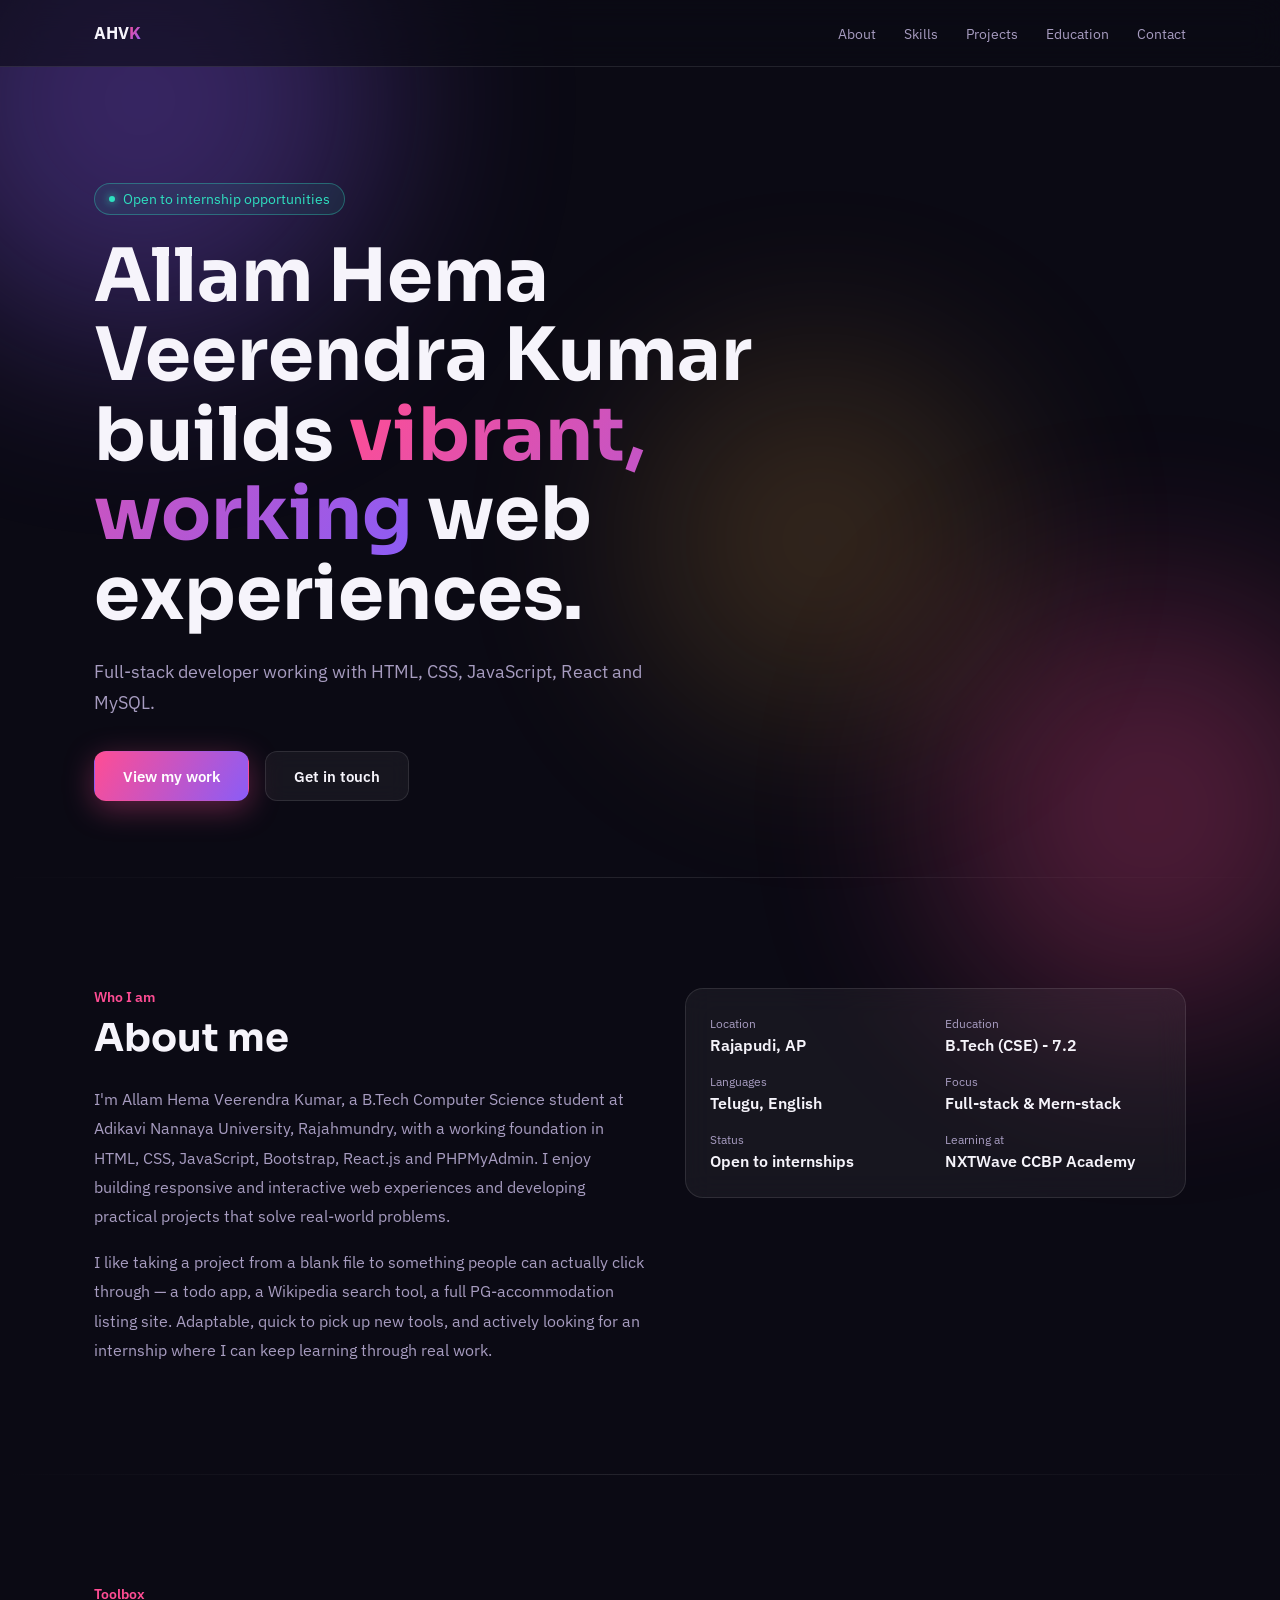
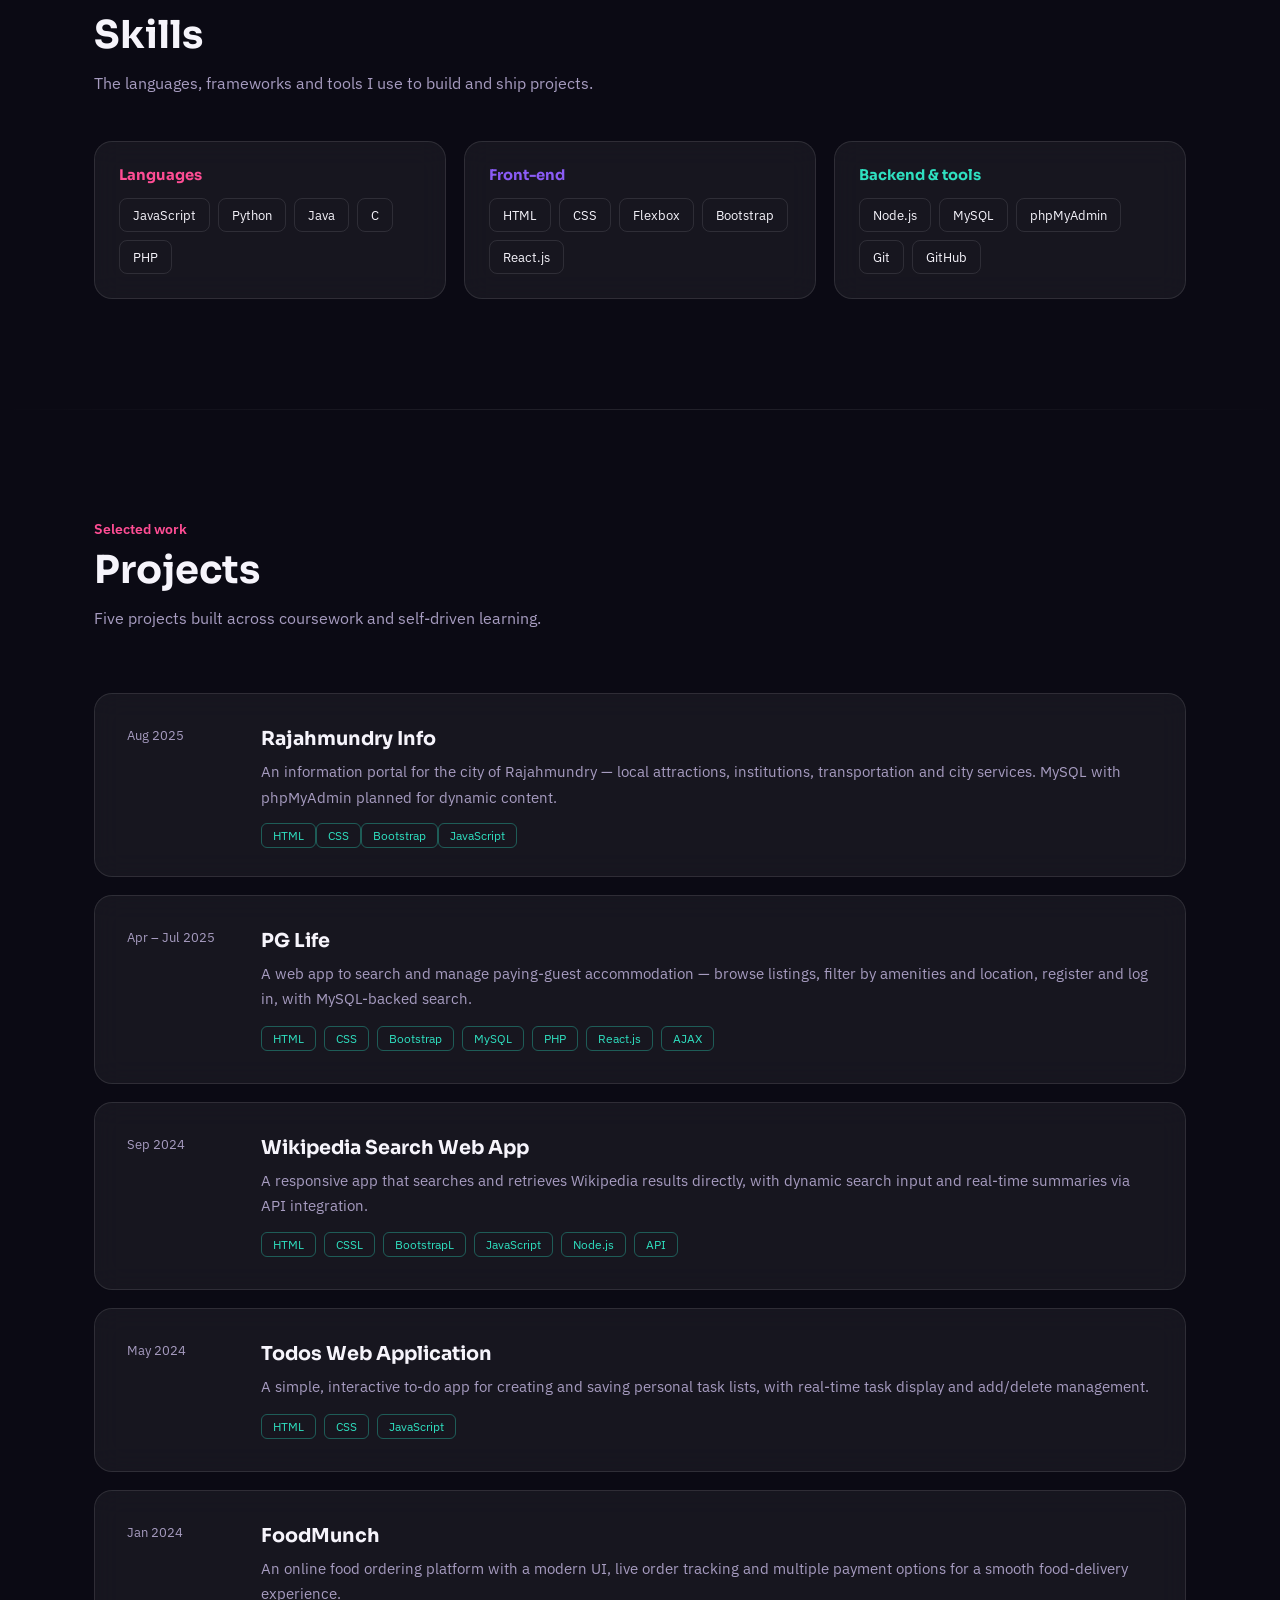
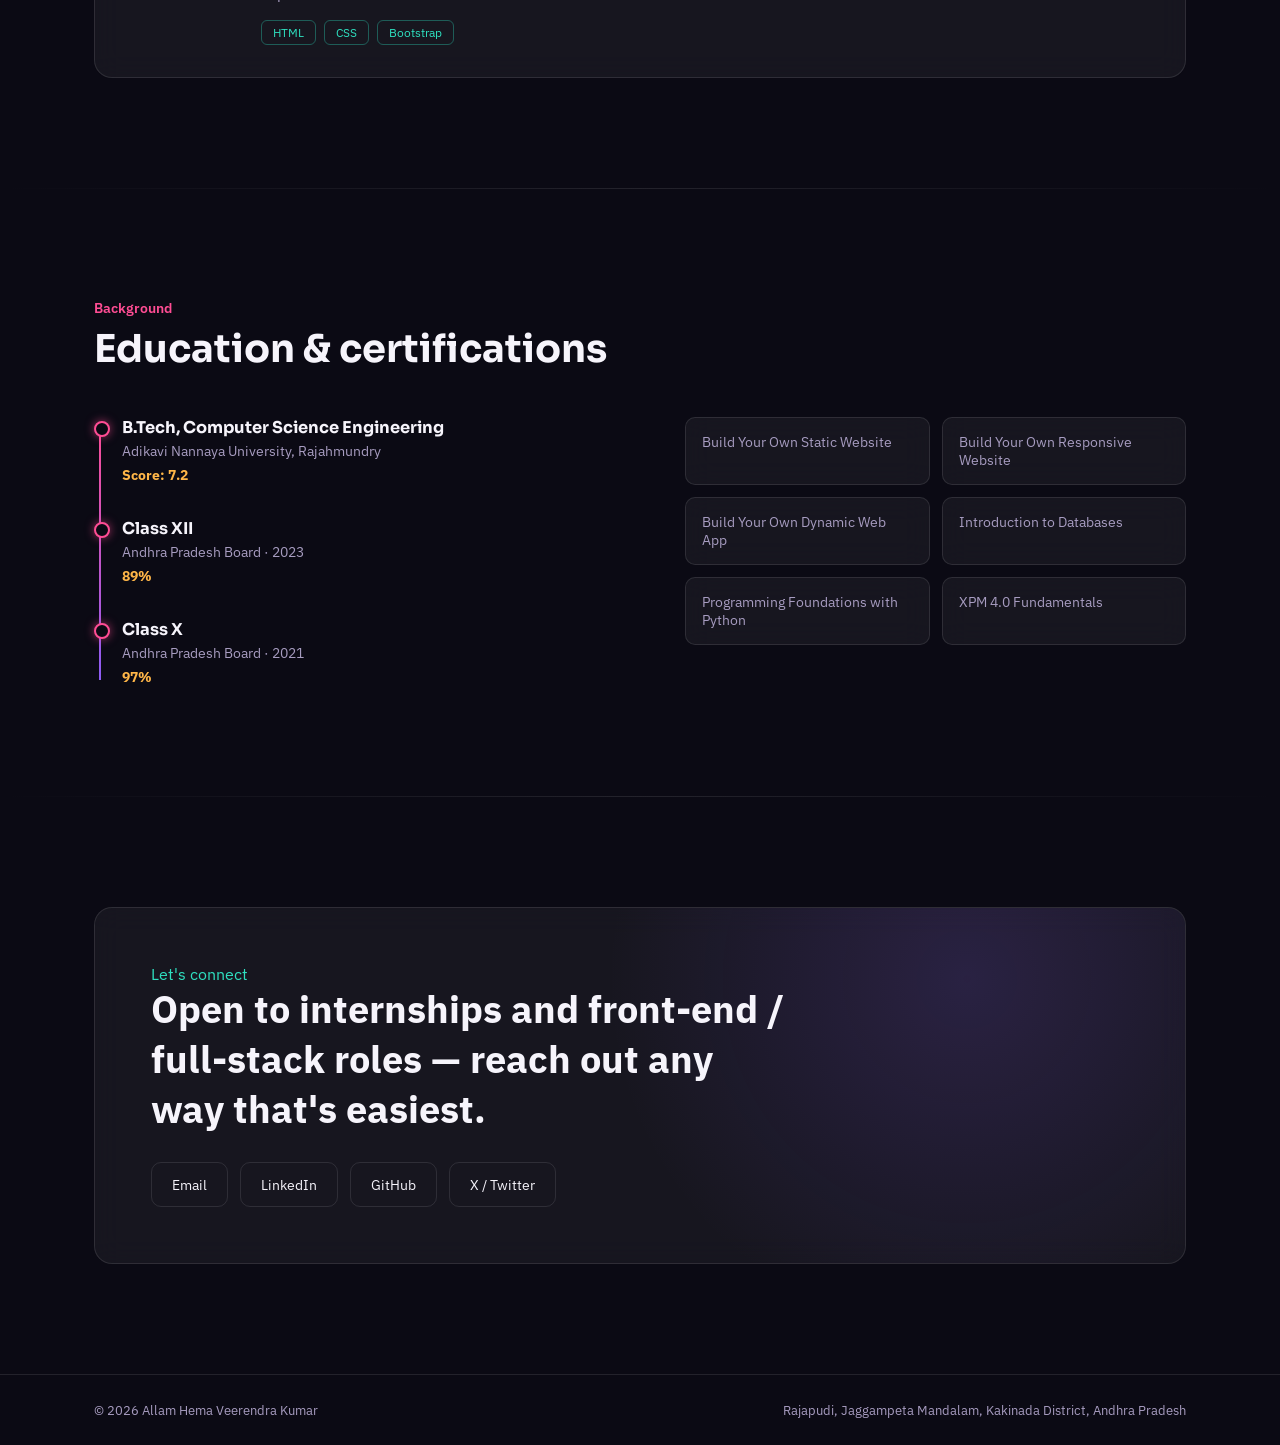
==== index.html @ 9827e694 "Refactor styles and update HTML structure Updated CSS variables for background and glass effects, mo" ====
<!DOCTYPE html>
<html lang="en">
<head>
<meta charset="UTF-8">
<meta name="viewport" content="width=device-width, initial-scale=1, viewport-fit=cover">
<title>Veerendra | Allam Hema Veerendra Kumar – Portfolio</title>
<meta name="description" content="Veerendra (Allam Hema Veerendra Kumar) is a B.Tech CSE student and web developer skilled in HTML, CSS, JavaScript, React and MySQL. Explore his portfolio, projects, skills and education.">
<meta name="keywords" content="Veerendra, Allam Hema Veerendra Kumar, Veerendra Kumar, web developer, React developer, CSE student">
<meta name="author" content="Allam Hema Veerendra Kumar">
<link rel="canonical" href="https://veerendra.in/">
<link rel="icon" type="image/png" href="/veerendra-favicon.png">

<meta property="og:type" content="website">
<meta property="og:title" content="Veerendra | Allam Hema Veerendra Kumar – Portfolio">
<meta property="og:description" content="Veerendra (Allam Hema Veerendra Kumar) is a B.Tech CSE student and web developer skilled in HTML, CSS, JavaScript, React and MySQL. Explore his portfolio, projects, skills and education.">
<meta property="og:url" content="https://veerendra.in/">
<meta property="og:site_name" content="Veerendra">
<link rel="preconnect" href="https://fonts.googleapis.com">
<link rel="preconnect" href="https://fonts.gstatic.com" crossorigin>
<link href="https://fonts.googleapis.com/css2?family=Sora:wght@400;500;600;700;800&family=IBM+Plex+Sans:wght@400;500;600&display=swap" rel="stylesheet">
<style>
:root{
  --bg:#0b0a14; --bg2:#120f1f; --glass:rgba(255,255,255,0.05); --glass-brd:rgba(255,255,255,0.1);
  --text:#f6f4fb; --muted:#a79cc0;
  --pink:#ff4d94; --purple:#8b5cf6; --amber:#ffb648; --teal:#2fe0c0;
  --grad: linear-gradient(120deg,var(--pink),var(--purple));
  --grad2: linear-gradient(120deg,var(--amber),var(--pink));
}
*{box-sizing:border-box;margin:0;padding:0;}
html{scroll-behavior:smooth;scroll-padding-top:env(safe-area-inset-top,0px);}
body{
  background:var(--bg); color:var(--text); font-family:'IBM Plex Sans',sans-serif;
  padding-top:env(safe-area-inset-top,0px); padding-bottom:env(safe-area-inset-bottom,0px);
  overflow-x:hidden;
}
h1,h2,h3{font-family:'Sora',sans-serif;}
a{color:inherit;text-decoration:none;}
.wrap{max-width:1140px;margin:0 auto;padding:0 24px;position:relative;z-index:2;}
::selection{background:var(--pink);color:#fff;}

/* animated gradient blobs */
.blob{position:fixed;border-radius:50%;filter:blur(100px);z-index:0;pointer-events:none;}
.blob1{width:480px;height:480px;background:var(--purple);opacity:0.35;top:-140px;left:-100px;animation:float1 16s ease-in-out infinite;}
.blob2{width:420px;height:420px;background:var(--pink);opacity:0.28;bottom:-120px;right:-80px;animation:float2 18s ease-in-out infinite;}
.blob3{width:360px;height:360px;background:var(--amber);opacity:0.18;top:40%;left:50%;animation:float3 20s ease-in-out infinite;}
@keyframes float1{0%,100%{transform:translate(0,0);}50%{transform:translate(60px,60px);}}
@keyframes float2{0%,100%{transform:translate(0,0);}50%{transform:translate(-50px,-40px);}}
@keyframes float3{0%,100%{transform:translate(-50%,0);}50%{transform:translate(-50%,-60px);}}
@media(prefers-reduced-motion:reduce){.blob{animation:none;}}

nav{position:sticky;top:env(safe-area-inset-top,0px);z-index:50;background:rgba(11,10,20,0.6);backdrop-filter:blur(16px);border-bottom:1px solid var(--glass-brd);}
nav .wrap{display:flex;align-items:center;justify-content:space-between;height:66px;}
.brand{font-weight:700;font-size:1.05rem;}
.brand em{font-style:normal;background:var(--grad);-webkit-background-clip:text;background-clip:text;color:transparent;}
.navlinks{display:flex;gap:28px;font-size:0.9rem;color:var(--muted);}
.navlinks a{display:inline-block;transition:transform .25s ease,color .25s ease;}
.navlinks a:hover{color:var(--pink);transform:translateX(6px);}
.navtoggle{display:none;background:none;border:none;color:var(--text);font-size:1.5rem;cursor:pointer;}
@media(max-width:760px){
  .navlinks{display:none;position:absolute;top:66px;left:0;right:0;background:var(--bg2);flex-direction:column;padding:22px 24px;gap:18px;border-bottom:1px solid var(--glass-brd);}
  .navlinks.open{display:flex;}
  .navtoggle{display:block;}
}

.hero{position:relative;min-height:90vh;display:flex;align-items:center;padding:100px 0 60px;}
.hero-inner{position:relative;z-index:2;width:100%;}
.tag{display:inline-flex;align-items:center;gap:8px;color:var(--teal);font-size:0.85rem;border:1px solid rgba(47,224,192,0.35);padding:6px 14px;border-radius:999px;background:rgba(47,224,192,0.08);}
.tag .dot{width:6px;height:6px;border-radius:50%;background:var(--teal);box-shadow:0 0 8px var(--teal);}
.hero h1{font-size:clamp(2.2rem,7.5vw,4.6rem);line-height:1.08;font-weight:700;max-width:820px;margin-top:22px;}
.hero h1 .g{background:var(--grad);-webkit-background-clip:text;background-clip:text;color:transparent;}
.hero p.lead{margin-top:22px;max-width:560px;color:var(--muted);font-size:clamp(1rem,2.2vw,1.15rem);line-height:1.65;}
.hero-cta{margin-top:34px;display:flex;gap:16px;flex-wrap:wrap;}
.btn{padding:14px 28px;border-radius:12px;font-weight:600;font-size:0.95rem;cursor:pointer;display:inline-block;border:1px solid transparent;transition:transform .2s,filter .2s;}
.btn:hover{transform:translateY(-3px);}
.btn-primary{background:var(--grad);color:#fff;box-shadow:0 8px 30px rgba(255,77,148,0.35);}
.btn-glass{background:var(--glass);border-color:var(--glass-brd);backdrop-filter:blur(10px);}
.btn-glass:hover{border-color:var(--teal);color:var(--teal);}

section{padding:clamp(60px,10vw,110px) 0;position:relative;}
.divider{height:1px;background:linear-gradient(90deg,transparent,var(--glass-brd),transparent);}
.section-head{margin-bottom:44px;max-width:640px;}
.section-head .kick{color:var(--pink);font-size:0.85rem;margin-bottom:8px;font-weight:600;}
.section-head h2{font-size:clamp(1.6rem,4.5vw,2.4rem);font-weight:700;}
.section-head p{color:var(--muted);margin-top:12px;line-height:1.6;}

.reveal{opacity:0;transform:translateY(24px);transition:opacity .6s ease,transform .6s ease;}
.reveal.in{opacity:1;transform:translateY(0);}

.glass-card{background:var(--glass);border:1px solid var(--glass-brd);border-radius:18px;backdrop-filter:blur(14px);transition:border-color .25s,transform .25s;}

.about-grid{display:grid;grid-template-columns:1.1fr 1fr;gap:40px;align-items:start;}
.about-grid p{color:var(--muted);line-height:1.8;font-size:1.02rem;}
.about-grid p+p{margin-top:16px;}
.fact-card{padding:26px 24px;}
.fact-list{display:grid;grid-template-columns:1fr 1fr;gap:18px;}
.fact-list .k{font-size:0.78rem;color:var(--muted);}
.fact-list .v{font-size:0.98rem;margin-top:4px;font-weight:600;}
@media(max-width:820px){.about-grid{grid-template-columns:1fr;}}

.skill-groups{display:grid;grid-template-columns:repeat(3,1fr);gap:18px;}
.skill-card{padding:24px;}
.skill-card:hover{border-color:var(--pink);transform:translateY(-4px);}
.skill-card h3{font-size:0.92rem;font-weight:700;margin-bottom:14px;}
.skill-card.c1 h3{color:var(--pink);} .skill-card.c2 h3{color:var(--purple);} .skill-card.c3 h3{color:var(--teal);}
.chip-row{display:flex;flex-wrap:wrap;gap:8px;}
.chip{border:1px solid var(--glass-brd);padding:7px 13px;font-size:0.84rem;border-radius:8px;transition:border-color .2s,transform .2s;}
.chip:hover{border-color:var(--amber);transform:translateY(-2px);}
@media(max-width:820px){.skill-groups{grid-template-columns:1fr 1fr;}}
@media(max-width:520px){.skill-groups{grid-template-columns:1fr;}}

.project-grid{display:grid;grid-template-columns:1fr;gap:18px;}
.project-card{padding:clamp(22px,3vw,32px);display:grid;grid-template-columns:110px 1fr;gap:24px;position:relative;overflow:hidden;}
.project-card::before{content:'';position:absolute;left:0;top:0;bottom:0;width:4px;background:var(--grad);opacity:0;transition:opacity .25s;}
.project-card:hover::before{opacity:1;}
.project-card:hover{border-color:rgba(255,77,148,0.4);transform:translateY(-3px);}
.project-date{color:var(--muted);font-size:0.84rem;}
.project-body h3{font-size:1.2rem;font-weight:700;margin-bottom:8px;}
.project-body p{color:var(--muted);line-height:1.65;font-size:0.96rem;}
.tech-row{margin-top:14px;display:flex;flex-wrap:wrap;gap:8px;}
.tech-tag{font-size:0.76rem;color:var(--teal);border:1px solid rgba(47,224,192,0.35);padding:4px 11px;border-radius:6px;}
@media(max-width:600px){.project-card{grid-template-columns:1fr;gap:8px;}}

.timeline{position:relative;padding-left:28px;}
.timeline::before{content:'';position:absolute;left:5px;top:6px;bottom:6px;width:2px;background:var(--grad);}
.tl-item{position:relative;padding-bottom:34px;}
.tl-item:last-child{padding-bottom:0;}
.tl-item::before{content:'';position:absolute;left:-28px;top:4px;width:12px;height:12px;background:var(--bg);border:2px solid var(--pink);border-radius:50%;box-shadow:0 0 10px rgba(255,77,148,0.6);}
.tl-item h3{font-size:1.02rem;font-weight:700;}
.tl-item .meta{color:var(--muted);font-size:0.86rem;margin-top:4px;}
.tl-item .score{color:var(--amber);font-size:0.86rem;margin-top:6px;font-weight:700;}

.cert-grid{display:grid;grid-template-columns:repeat(2,1fr);gap:12px;}
.cert-item{padding:15px 16px;font-size:0.88rem;color:var(--muted);border-radius:10px;}
@media(max-width:600px){.cert-grid{grid-template-columns:1fr;}}

.contact-panel{padding:clamp(32px,6vw,56px);text-align:left;position:relative;overflow:hidden;}
.contact-panel::after{content:'';position:absolute;inset:0;background:radial-gradient(600px circle at 80% 20%,rgba(139,92,246,0.16),transparent 60%);pointer-events:none;}
.contact-big{font-size:clamp(1.5rem,5vw,2.4rem);font-weight:700;max-width:640px;position:relative;z-index:1;}
.contact-links{display:flex;flex-wrap:wrap;gap:12px;margin-top:28px;position:relative;z-index:1;}
.contact-links a{border:1px solid var(--glass-brd);padding:12px 20px;font-size:0.9rem;border-radius:10px;transition:border-color .2s,color .2s,transform .2s;}
.contact-links a:hover{border-color:var(--teal);color:var(--teal);transform:translateY(-3px);}

footer{border-top:1px solid var(--glass-brd);padding:26px 0;color:var(--muted);font-size:0.84rem;position:relative;z-index:2;}
footer .wrap{display:flex;justify-content:space-between;flex-wrap:wrap;gap:10px;}

@media(prefers-reduced-motion:reduce){
  html{scroll-behavior:auto;}
  .reveal{opacity:1;transform:none;transition:none;}
}
</style>
<script type="application/ld+json">
{
  "@context": "https://schema.org",
  "@type": "ProfilePage",
  "mainEntity": {
    "@type": "Person",
    "name": "Allam Hema Veerendra Kumar",
    "url": "https://veerendra.in/"
  }
}
</script>
<script type="application/ld+json">
{
  "@context": "https://schema.org",
  "@type": "WebSite",
  "name": "Veerendra",
  "alternateName": "Allam Hema Veerendra Kumar",
  "url": "https://veerendra.in/"
}
</script>
</head>
<body>
<div class="blob blob1"></div><div class="blob blob2"></div><div class="blob blob3"></div>

<nav>
  <div class="wrap">
    <div class="brand">AHV<em>K</em></div>
    <div class="navlinks" id="navlinks">
      <a href="#about">About</a><a href="#skills">Skills</a><a href="#projects">Projects</a><a href="#education">Education</a><a href="#contact">Contact</a>
    </div>
    <button class="navtoggle" id="navtoggle" aria-label="Menu">☰</button>
  </div>
</nav>

<section class="hero">
  <div class="wrap hero-inner">
    <span class="tag"><span class="dot"></span>Open to internship opportunities</span>
    <h1>Allam Hema Veerendra Kumar builds <span class="g">vibrant, working</span> web experiences.</h1>
    <p class="lead">Full-stack developer working with HTML, CSS, JavaScript, React and MySQL.</p>
    <div class="hero-cta">
      <a href="#projects" class="btn btn-primary">View my work</a>
      <a href="#contact" class="btn btn-glass">Get in touch</a>
    </div>
  </div>
</section>

<div class="divider"></div>
<section id="about">
  <div class="wrap about-grid">
    <div class="reveal">
      <div class="section-head" style="margin-bottom:0;">
        <div class="kick">Who I am</div>
        <h2>About me</h2>
      </div>
      <p style="margin-top:22px;">I'm Allam Hema Veerendra Kumar, a B.Tech Computer Science student at Adikavi Nannaya University, Rajahmundry, with a working foundation in HTML, CSS, JavaScript, Bootstrap, React.js and PHPMyAdmin. I enjoy building responsive and interactive web experiences and developing practical projects that solve real-world problems.</p>
      <p>I like taking a project from a blank file to something people can actually click through — a todo app, a Wikipedia search tool, a full PG-accommodation listing site. Adaptable, quick to pick up new tools, and actively looking for an internship where I can keep learning through real work.</p>
    </div>
    <div class="glass-card fact-card reveal">
      <div class="fact-list">
        <div><div class="k">Location</div><div class="v">Rajapudi, AP</div></div>
        <div><div class="k">Education</div><div class="v">B.Tech (CSE) - 7.2</div></div>
        <div><div class="k">Languages</div><div class="v">Telugu, English</div></div>
        <div><div class="k">Focus</div><div class="v">Full-stack & Mern-stack</div></div>
        <div><div class="k">Status</div><div class="v">Open to internships</div></div>
        <div><div class="k">Learning at</div><div class="v">NXTWave CCBP Academy</div></div>
      </div>
    </div>
  </div>
</section>

<div class="divider"></div>
<section id="skills">
  <div class="wrap">
    <div class="section-head reveal">
      <div class="kick">Toolbox</div>
      <h2>Skills</h2>
      <p>The languages, frameworks and tools I use to build and ship projects.</p>
    </div>
    <div class="skill-groups">
      <div class="glass-card skill-card c1 reveal">
        <h3>Languages</h3>
        <div class="chip-row"><div class="chip">JavaScript</div><div class="chip">Python</div><div class="chip">Java</div><div class="chip">C</div><div class="chip">PHP</div></div>
      </div>
      <div class="glass-card skill-card c2 reveal">
        <h3>Front-end</h3>
        <div class="chip-row"><div class="chip">HTML</div><div class="chip">CSS</div><div class="chip">Flexbox</div><div class="chip">Bootstrap</div><div class="chip">React.js</div></div>
      </div>
      <div class="glass-card skill-card c3 reveal">
        <h3>Backend &amp; tools</h3>
        <div class="chip-row"><div class="chip">Node.js</div><div class="chip">MySQL</div><div class="chip">phpMyAdmin</div><div class="chip">Git</div><div class="chip">GitHub</div></div>
      </div>
    </div>
  </div>
</section>

<div class="divider"></div>
<section id="projects">
  <div class="wrap">
    <div class="section-head reveal">
      <div class="kick">Selected work</div>
      <h2>Projects</h2>
      <p>Five projects built across coursework and self-driven learning.</p>
    </div>
    <div class="project-grid">
    <a href="https://veerendra.in/rajahmundry/" target="_blank" rel="noopener noreferrer" class="project-link">
      <div class="glass-card project-card reveal">
        <div class="project-date">Aug 2025</div>
        <div class="project-body">
          <h3><a href="https://veerendra.in/rajahmundry" target="_blank" rel="noopener noreferrer">Rajahmundry Info</a></h3>
          <p><a href="https://veerendra.in/rajahmundry" target="_blank" rel="noopener noreferrer">An information portal for the city of Rajahmundry — local attractions, institutions, transportation and city services. MySQL with phpMyAdmin planned for dynamic content.</a></p>
          <div class="tech-row"><a href="https://veerendra.in/rajahmundry" target="_blank" rel="noopener noreferrer"><span class="tech-tag">HTML</span><span class="tech-tag">CSS</span><span class="tech-tag">Bootstrap</span><span class="tech-tag">JavaScript</span></a></div>
        </div>
      </div>
    </a>
      <div class="glass-card project-card reveal" href="https://pglifeveerendra.xo.je/PGLife/" target="_blank" rel="noopener noreferrer">
        <div class="project-date">Apr – Jul 2025</div>
        <div class="project-body">
          <h3>PG Life</h3>
          <p>A web app to search and manage paying-guest accommodation — browse listings, filter by amenities and location, register and log in, with MySQL-backed search.</p>
          <div class="tech-row"><span class="tech-tag">HTML</span><span class="tech-tag">CSS</span><span class="tech-tag">Bootstrap</span><span class="tech-tag">MySQL</span><span class="tech-tag">PHP</span><span class="tech-tag">React.js</span><span class="tech-tag">AJAX</span></div>
        </div>
      </div>
      <div class="glass-card project-card reveal">
        <div class="project-date">Sep 2024</div>
        <div class="project-body">
          <h3>Wikipedia Search Web App</h3>
          <p>A responsive app that searches and retrieves Wikipedia results directly, with dynamic search input and real-time summaries via API integration.</p>
          <div class="tech-row"><span class="tech-tag">HTML</span><span class="tech-tag">CSSL</span><span class="tech-tag">BootstrapL</span><span class="tech-tag">JavaScript</span><span class="tech-tag">Node.js</span><span class="tech-tag">API</span></div>
        </div>
      </div>
      <div class="glass-card project-card reveal">
        <div class="project-date">May 2024</div>
        <div class="project-body">
          <h3>Todos Web Application</h3>
          <p>A simple, interactive to-do app for creating and saving personal task lists, with real-time task display and add/delete management.</p>
          <div class="tech-row"><span class="tech-tag">HTML</span><span class="tech-tag">CSS</span><span class="tech-tag">JavaScript</span></div>
        </div>
      </div>
      <div class="glass-card project-card reveal">
        <div class="project-date">Jan 2024</div>
        <div class="project-body">
          <h3>FoodMunch</h3>
          <p>An online food ordering platform with a modern UI, live order tracking and multiple payment options for a smooth food-delivery experience.</p>
          <div class="tech-row"><span class="tech-tag">HTML</span><span class="tech-tag">CSS</span><span class="tech-tag">Bootstrap</span></div>
        </div>
      </div>
    </div>
  </div>
</section>

<div class="divider"></div>
<section id="education">
  <div class="wrap">
    <div class="section-head reveal">
      <div class="kick">Background</div>
      <h2>Education &amp; certifications</h2>
    </div>
    <div class="about-grid">
      <div class="timeline reveal">
        <div class="tl-item"><h3>B.Tech, Computer Science Engineering</h3><div class="meta">Adikavi Nannaya University, Rajahmundry</div><div class="score">Score: 7.2</div></div>
        <div class="tl-item"><h3>Class XII</h3><div class="meta">Andhra Pradesh Board · 2023</div><div class="score">89%</div></div>
        <div class="tl-item"><h3>Class X</h3><div class="meta">Andhra Pradesh Board · 2021</div><div class="score">97%</div></div>
      </div>
      <div class="cert-grid reveal">
        <div class="glass-card cert-item">Build Your Own Static Website</div>
        <div class="glass-card cert-item">Build Your Own Responsive Website</div>
        <div class="glass-card cert-item">Build Your Own Dynamic Web App</div>
        <div class="glass-card cert-item">Introduction to Databases</div>
        <div class="glass-card cert-item">Programming Foundations with Python</div>
        <div class="glass-card cert-item">XPM 4.0 Fundamentals</div>
      </div>
    </div>
  </div>
</section>

<div class="divider"></div>
<section id="contact">
  <div class="wrap">
    <div class="glass-card contact-panel reveal">
      <div class="kick" style="color:var(--teal);position:relative;z-index:1;">Let's connect</div>
      <div class="contact-big">Open to internships and front-end / full-stack roles — reach out any way that's easiest.</div>
      <div class="contact-links">
        <a href="mailto:veerendraallam2005@gmail.com">Email</a>
        <a href="https://linkedin.com/in/veerendra-allam-101470289" target="_blank" rel="noopener">LinkedIn</a>
        <a href="https://github.com/V-allam2006" target="_blank" rel="noopener">GitHub</a>
        <a href="https://twitter.com/VAllam200531" target="_blank" rel="noopener">X / Twitter</a>
      </div>
    </div>
  </div>
</section>

<footer><div class="wrap"><div>© 2026 Allam Hema Veerendra Kumar</div><div>Rajapudi, Jaggampeta Mandalam, Kakinada District, Andhra Pradesh</div></div></footer>

<script>
document.getElementById('navtoggle').addEventListener('click',function(){document.getElementById('navlinks').classList.toggle('open');});
document.querySelectorAll('.navlinks a').forEach(function(a){a.addEventListener('click',function(){document.getElementById('navlinks').classList.remove('open');});});

var io=new IntersectionObserver(function(entries){
  entries.forEach(function(en){ if(en.isIntersecting){en.target.classList.add('in'); io.unobserve(en.target);} });
},{threshold:0.15});
document.querySelectorAll('.reveal').forEach(function(el){io.observe(el);});
</script>
</body>
</html>
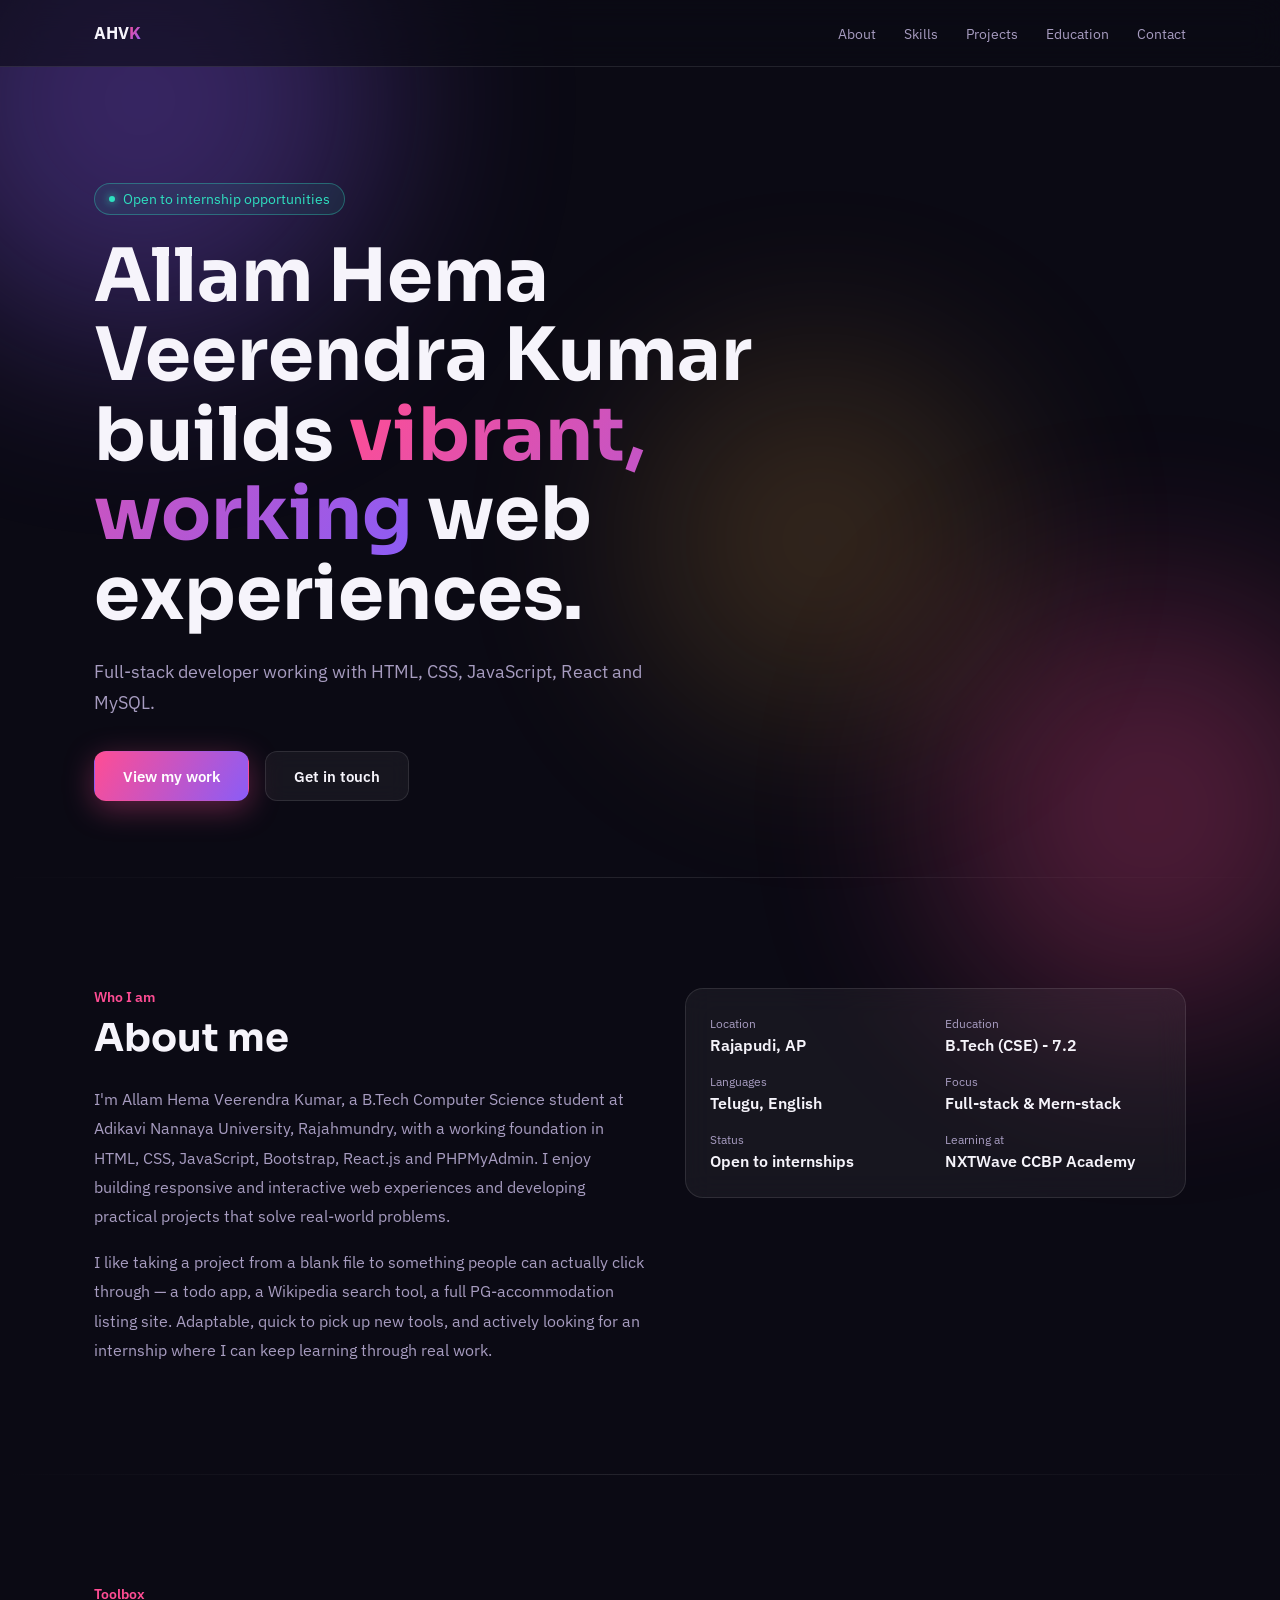
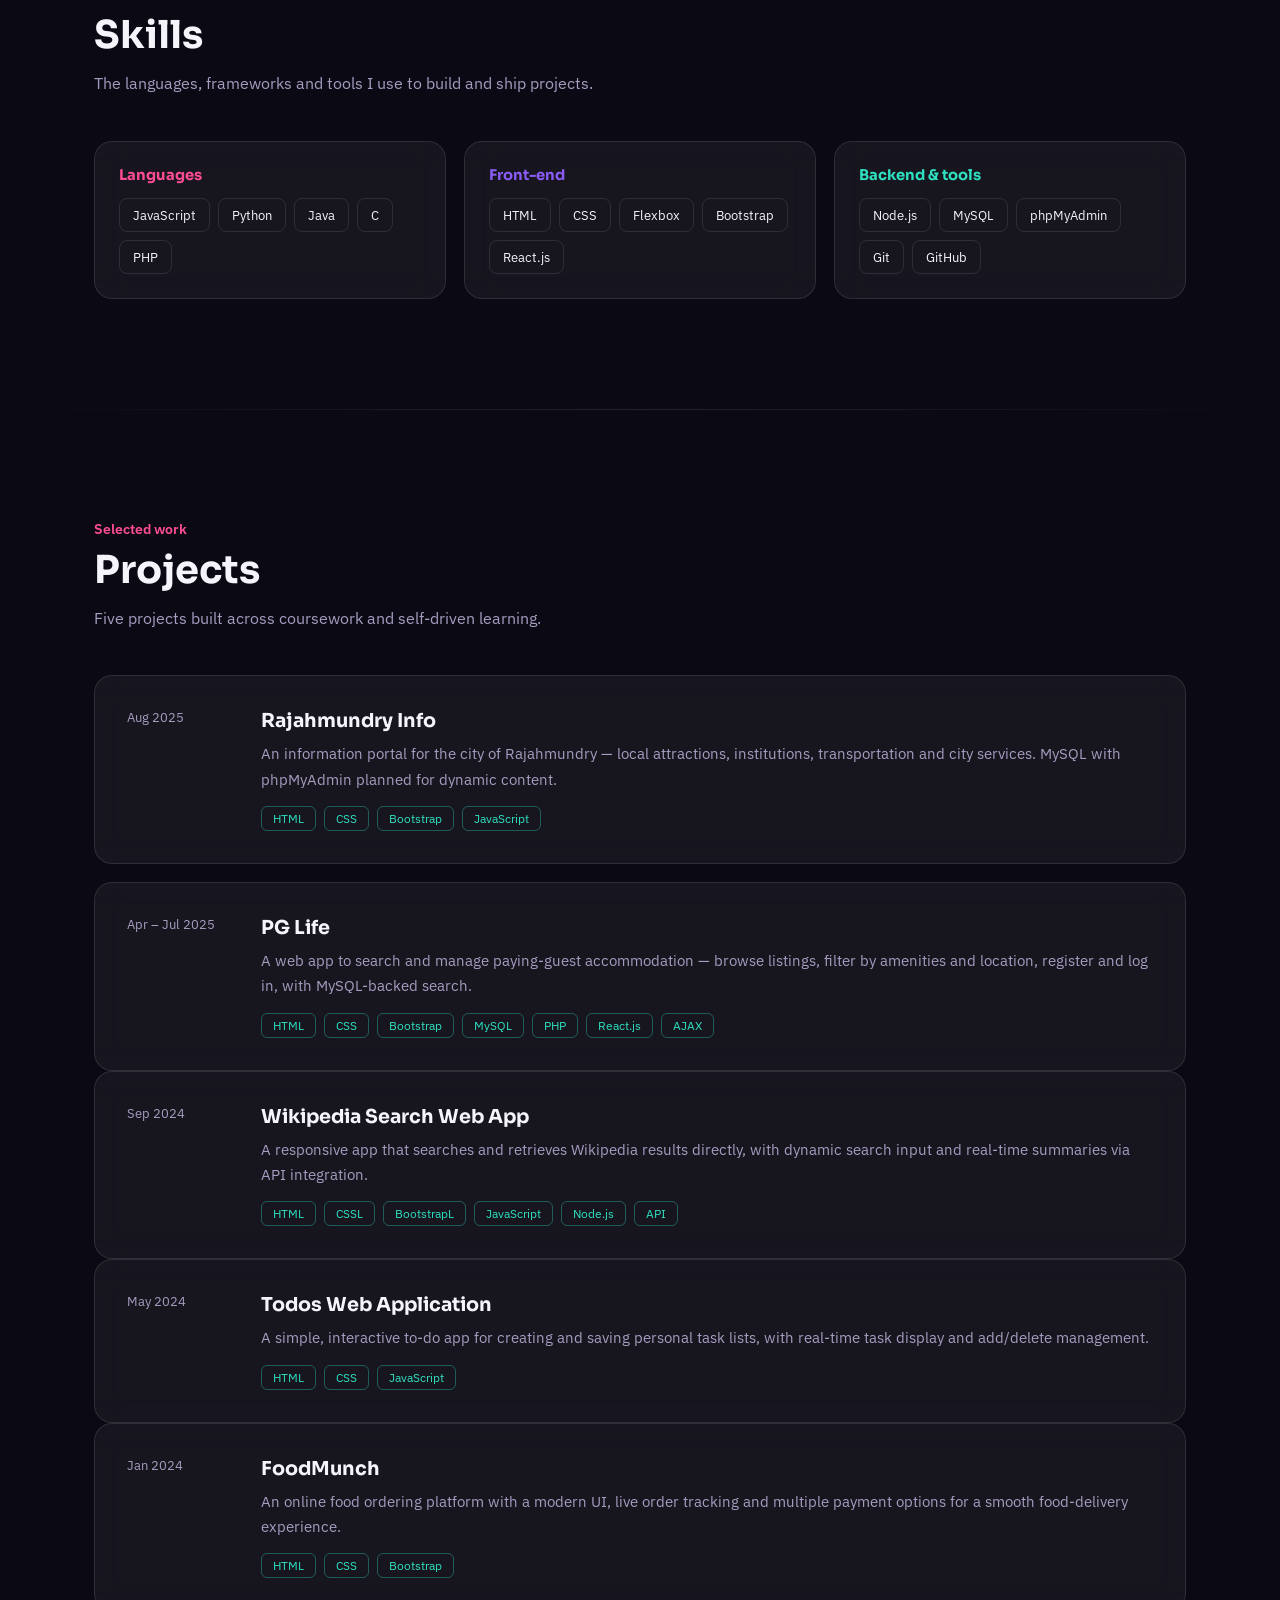
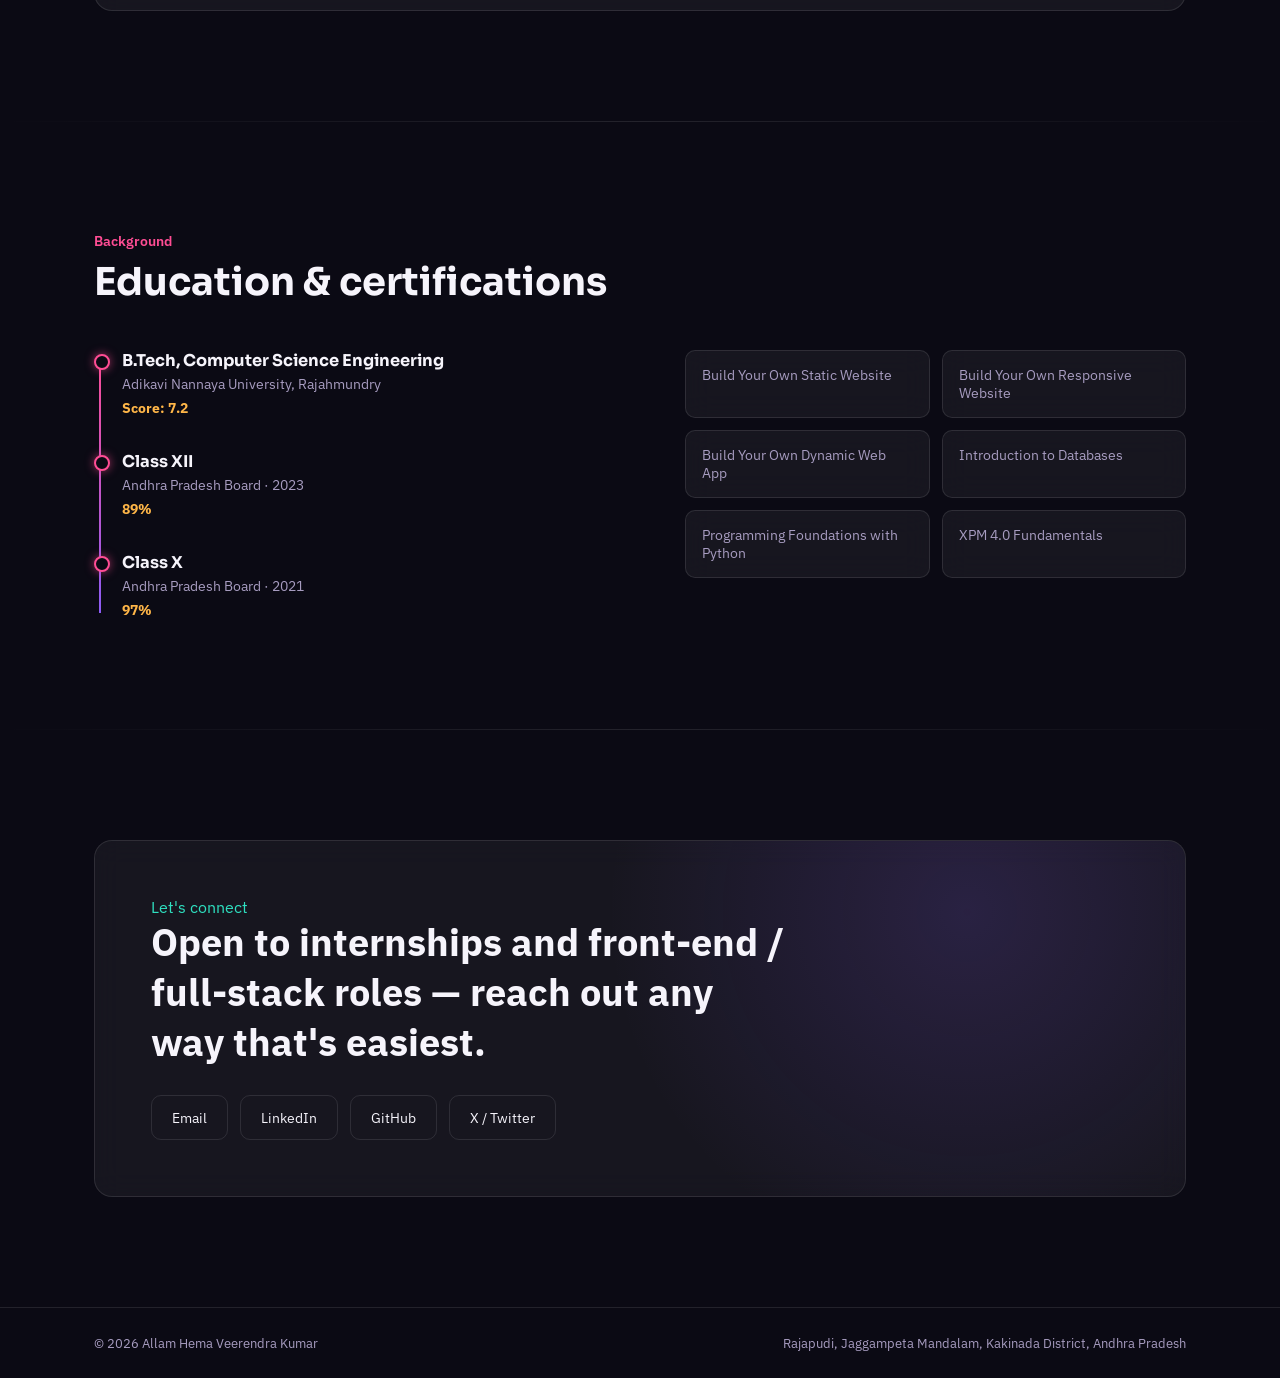
==== commit 96cad544: "Update index.html" ====
--- a/index.html
+++ b/index.html
@@ -252,24 +252,59 @@
       <p>Five projects built across coursework and self-driven learning.</p>
     </div>
     <div class="project-grid">
-    <a href="https://veerendra.in/rajahmundry/" target="_blank" rel="noopener noreferrer" class="project-link">
-      <div class="glass-card project-card reveal">
-        <div class="project-date">Aug 2025</div>
-        <div class="project-body">
-          <h3><a href="https://veerendra.in/rajahmundry" target="_blank" rel="noopener noreferrer">Rajahmundry Info</a></h3>
-          <p><a href="https://veerendra.in/rajahmundry" target="_blank" rel="noopener noreferrer">An information portal for the city of Rajahmundry — local attractions, institutions, transportation and city services. MySQL with phpMyAdmin planned for dynamic content.</a></p>
-          <div class="tech-row"><a href="https://veerendra.in/rajahmundry" target="_blank" rel="noopener noreferrer"><span class="tech-tag">HTML</span><span class="tech-tag">CSS</span><span class="tech-tag">Bootstrap</span><span class="tech-tag">JavaScript</span></a></div>
-        </div>
-      </div>
-    </a>
-      <div class="glass-card project-card reveal" href="https://pglifeveerendra.xo.je/PGLife/" target="_blank" rel="noopener noreferrer">
-        <div class="project-date">Apr – Jul 2025</div>
-        <div class="project-body">
-          <h3>PG Life</h3>
-          <p>A web app to search and manage paying-guest accommodation — browse listings, filter by amenities and location, register and log in, with MySQL-backed search.</p>
-          <div class="tech-row"><span class="tech-tag">HTML</span><span class="tech-tag">CSS</span><span class="tech-tag">Bootstrap</span><span class="tech-tag">MySQL</span><span class="tech-tag">PHP</span><span class="tech-tag">React.js</span><span class="tech-tag">AJAX</span></div>
-        </div>
-      </div>
+
+  <!-- Rajahmundry Info -->
+  <a href="https://veerendra.in/rajahmundry/" target="_blank" rel="noopener noreferrer" class="project-link">
+    <div class="glass-card project-card reveal">
+      <div class="project-date">Aug 2025</div>
+
+      <div class="project-body">
+        <h3>Rajahmundry Info</h3>
+
+        <p>
+          An information portal for the city of Rajahmundry — local attractions,
+          institutions, transportation and city services. MySQL with phpMyAdmin
+          planned for dynamic content.
+        </p>
+
+        <div class="tech-row">
+          <span class="tech-tag">HTML</span>
+          <span class="tech-tag">CSS</span>
+          <span class="tech-tag">Bootstrap</span>
+          <span class="tech-tag">JavaScript</span>
+        </div>
+      </div>
+    </div>
+  </a>
+
+  <!-- PG Life -->
+  <a href="https://pglifeveerendra.xo.je/PGLife/" target="_blank" rel="noopener noreferrer" class="project-link">
+    <div class="glass-card project-card reveal">
+      <div class="project-date">Apr – Jul 2025</div>
+
+      <div class="project-body">
+        <h3>PG Life</h3>
+
+        <p>
+          A web app to search and manage paying-guest accommodation —
+          browse listings, filter by amenities and location, register and log in,
+          with MySQL-backed search.
+        </p>
+
+        <div class="tech-row">
+          <span class="tech-tag">HTML</span>
+          <span class="tech-tag">CSS</span>
+          <span class="tech-tag">Bootstrap</span>
+          <span class="tech-tag">MySQL</span>
+          <span class="tech-tag">PHP</span>
+          <span class="tech-tag">React.js</span>
+          <span class="tech-tag">AJAX</span>
+        </div>
+      </div>
+    </div>
+  </a>
+
+</div>
       <div class="glass-card project-card reveal">
         <div class="project-date">Sep 2024</div>
         <div class="project-body">
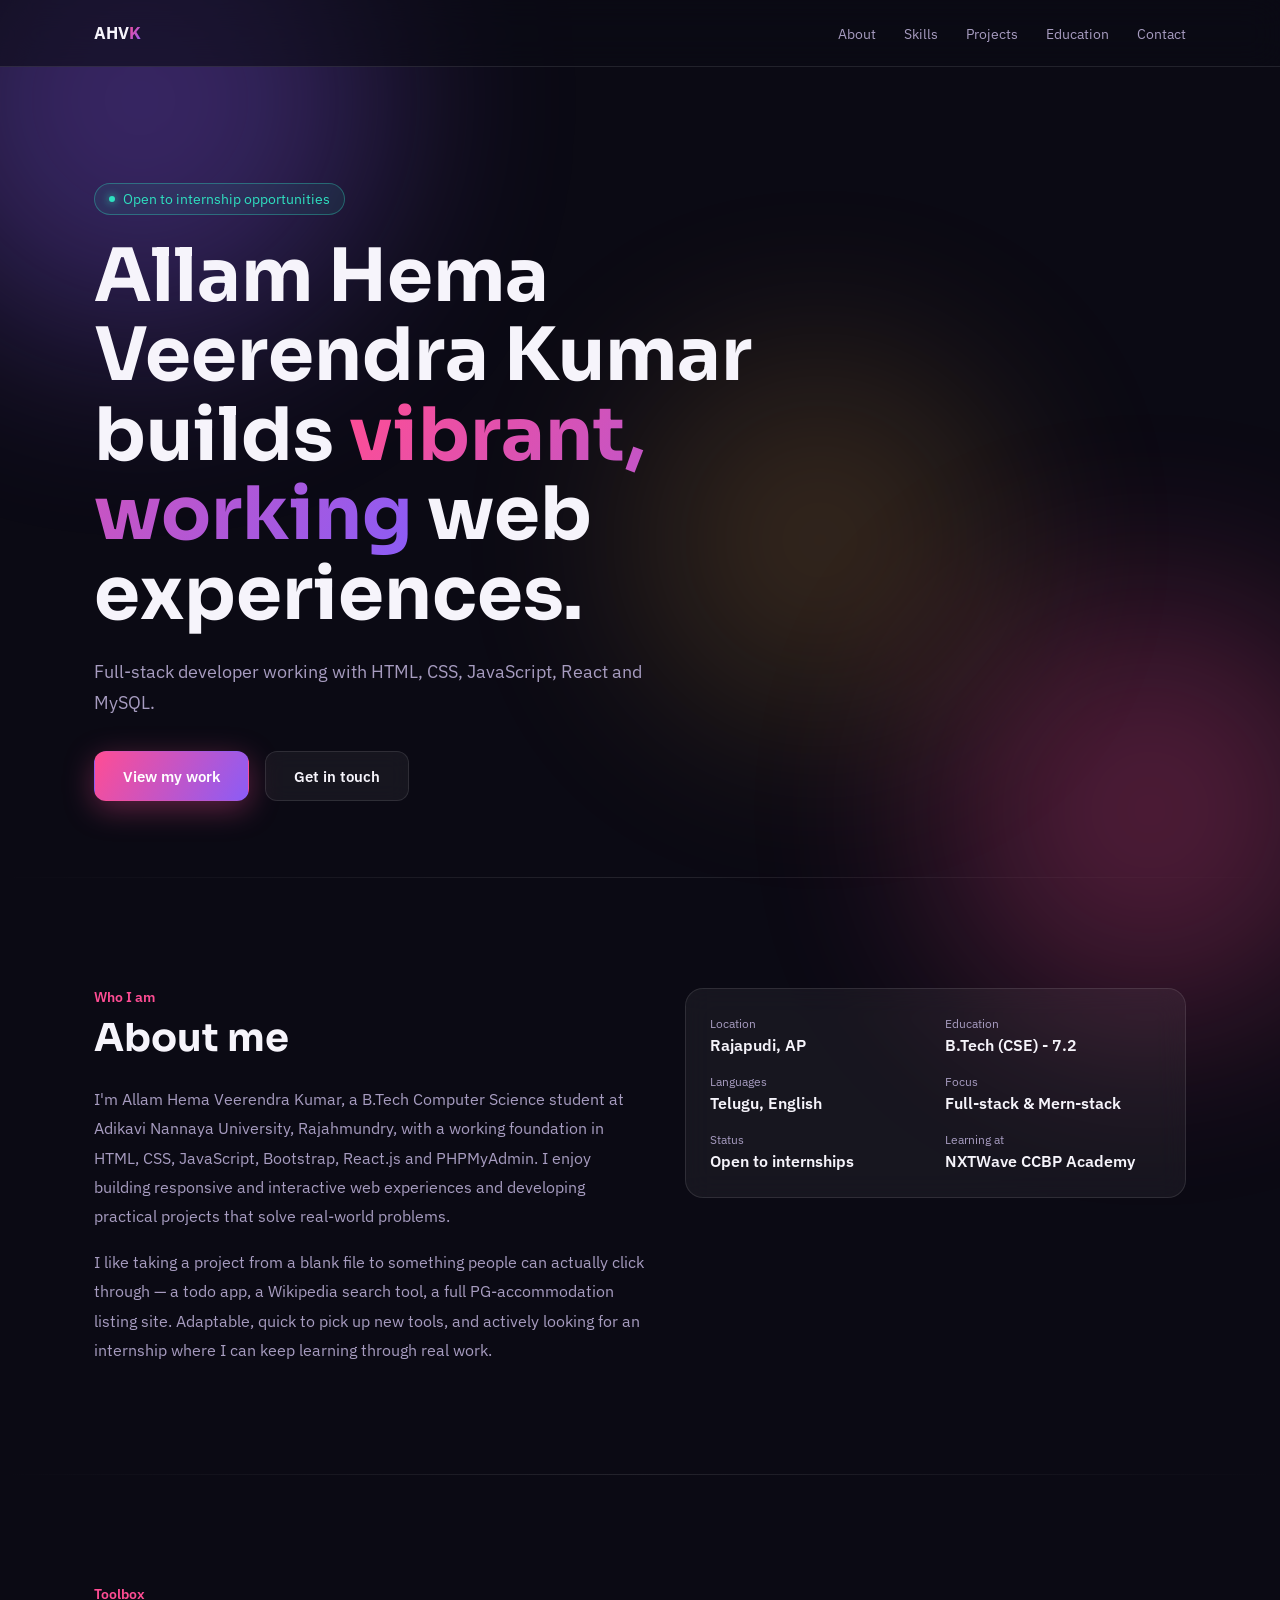
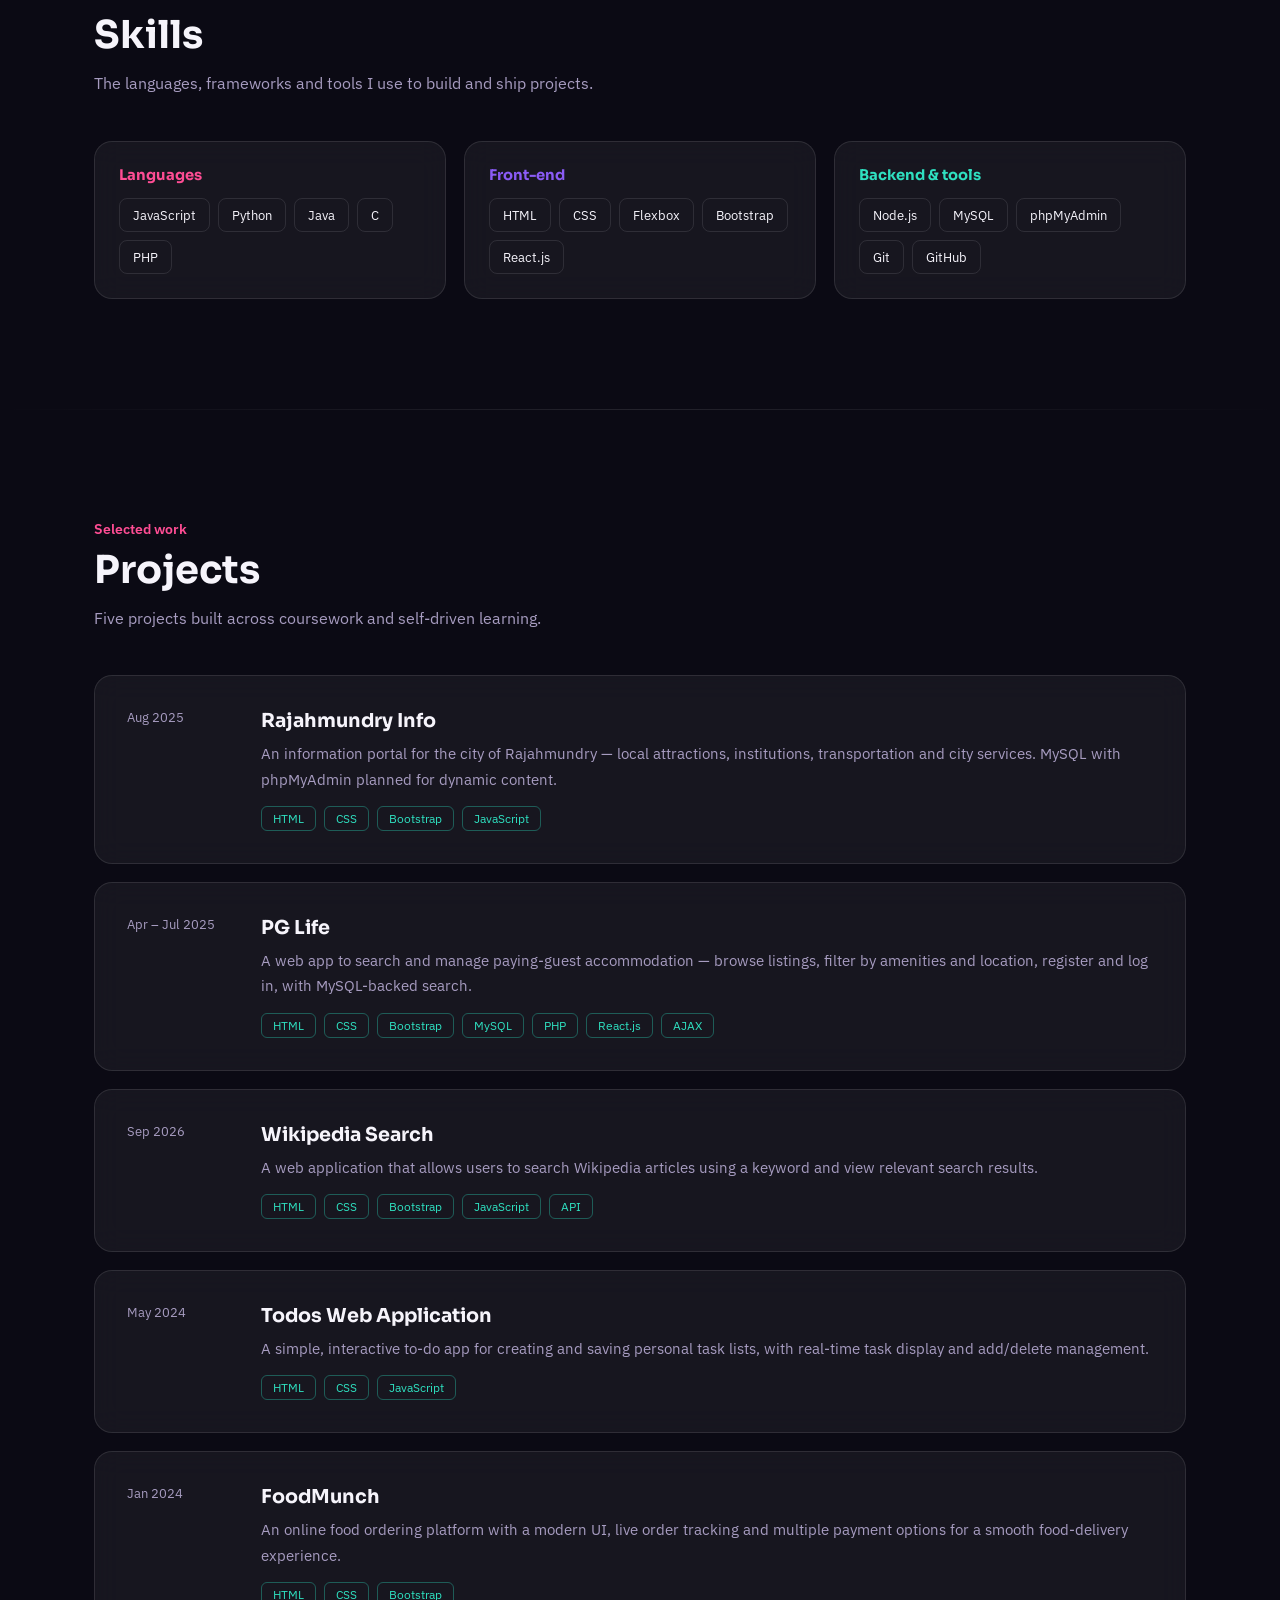
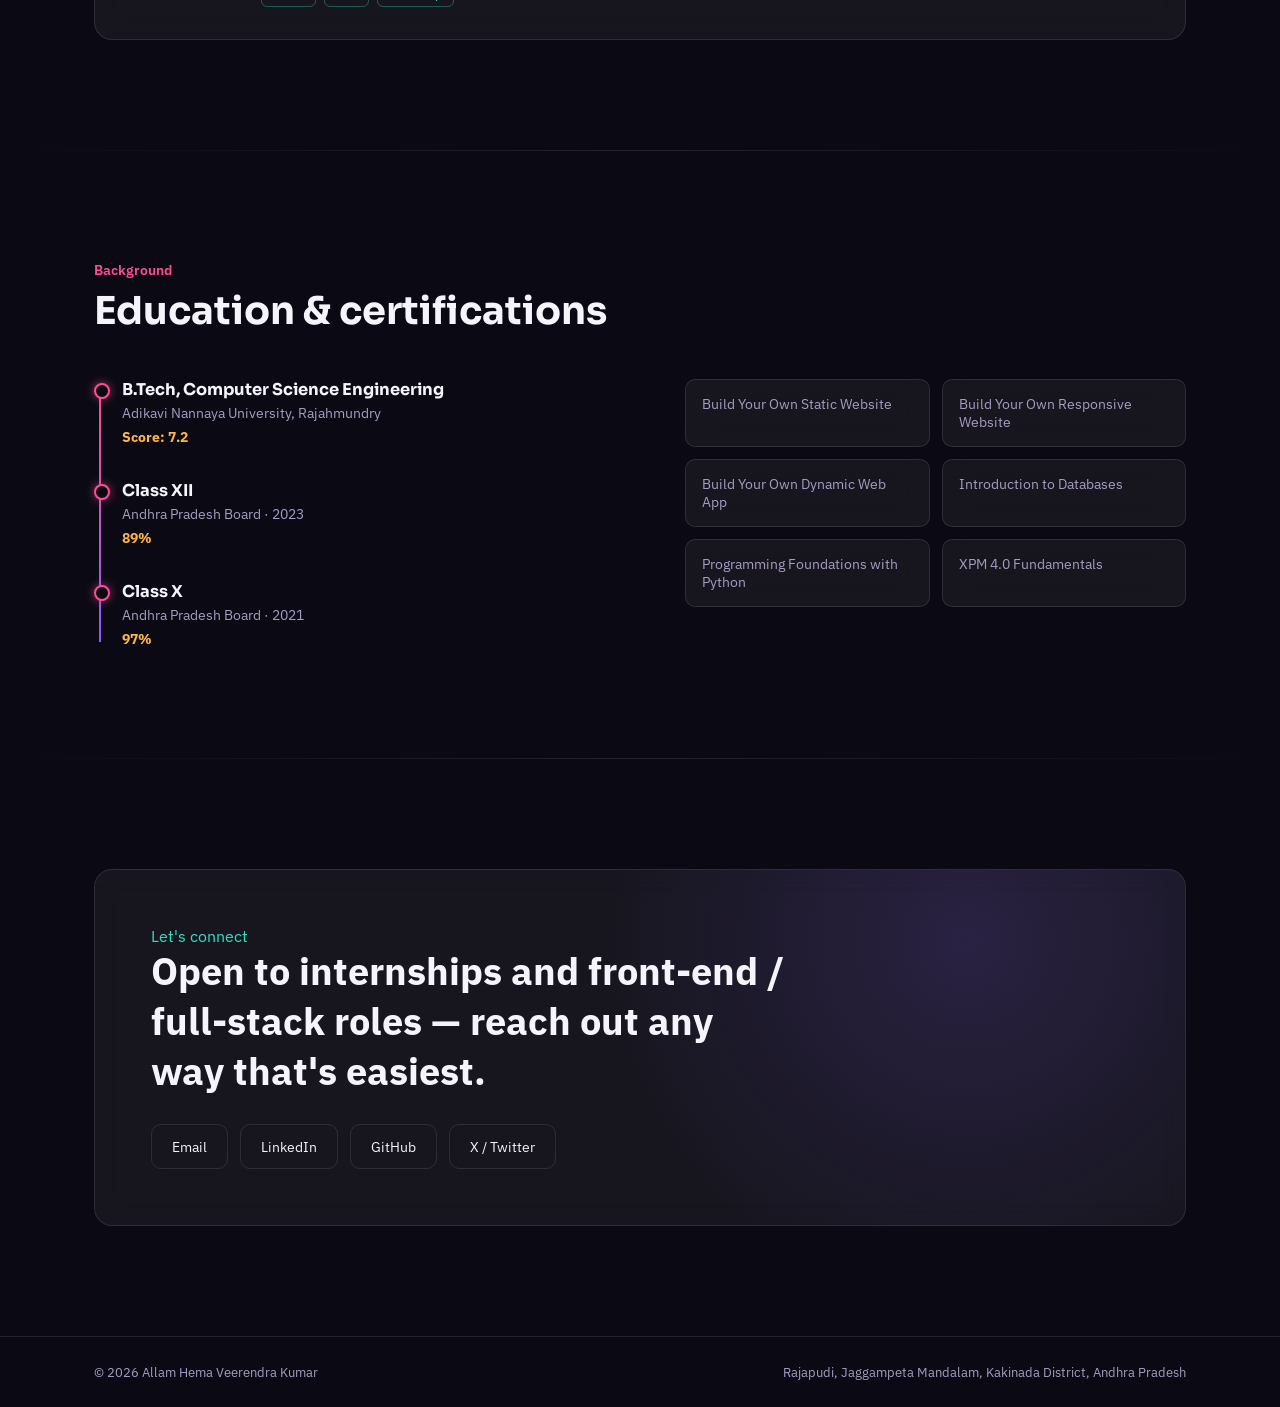
==== commit 045be70d: "Revise Wikipedia Search project entry in index.html Updated project details for the Wikipedia Search" ====
--- a/index.html
+++ b/index.html
@@ -147,6 +147,11 @@
   html{scroll-behavior:auto;}
   .reveal{opacity:1;transform:none;transition:none;}
 }
+.project-link {
+  text-decoration: none;
+  color: inherit;
+  display: block;
+}
 </style>
 <script type="application/ld+json">
 {
@@ -304,15 +309,29 @@
     </div>
   </a>
 
-</div>
-      <div class="glass-card project-card reveal">
-        <div class="project-date">Sep 2024</div>
-        <div class="project-body">
-          <h3>Wikipedia Search Web App</h3>
-          <p>A responsive app that searches and retrieves Wikipedia results directly, with dynamic search input and real-time summaries via API integration.</p>
-          <div class="tech-row"><span class="tech-tag">HTML</span><span class="tech-tag">CSSL</span><span class="tech-tag">BootstrapL</span><span class="tech-tag">JavaScript</span><span class="tech-tag">Node.js</span><span class="tech-tag">API</span></div>
-        </div>
-      </div>
+  <!-- Wikipedia -->
+  <a href="https://veerendra.in/wikipedia/" target="_blank" rel="noopener noreferrer" class="project-link">
+  <div class="glass-card project-card reveal">
+    <div class="project-date">Sep 2026</div>
+
+    <div class="project-body">
+      <h3>Wikipedia Search</h3>
+
+      <p>
+        A web application that allows users to search Wikipedia articles
+        using a keyword and view relevant search results.
+      </p>
+
+      <div class="tech-row">
+        <span class="tech-tag">HTML</span>
+        <span class="tech-tag">CSS</span>
+        <span class="tech-tag">Bootstrap</span>
+        <span class="tech-tag">JavaScript</span>
+        <span class="tech-tag">API</span>
+      </div>
+    </div>
+  </div>
+</a>
       <div class="glass-card project-card reveal">
         <div class="project-date">May 2024</div>
         <div class="project-body">
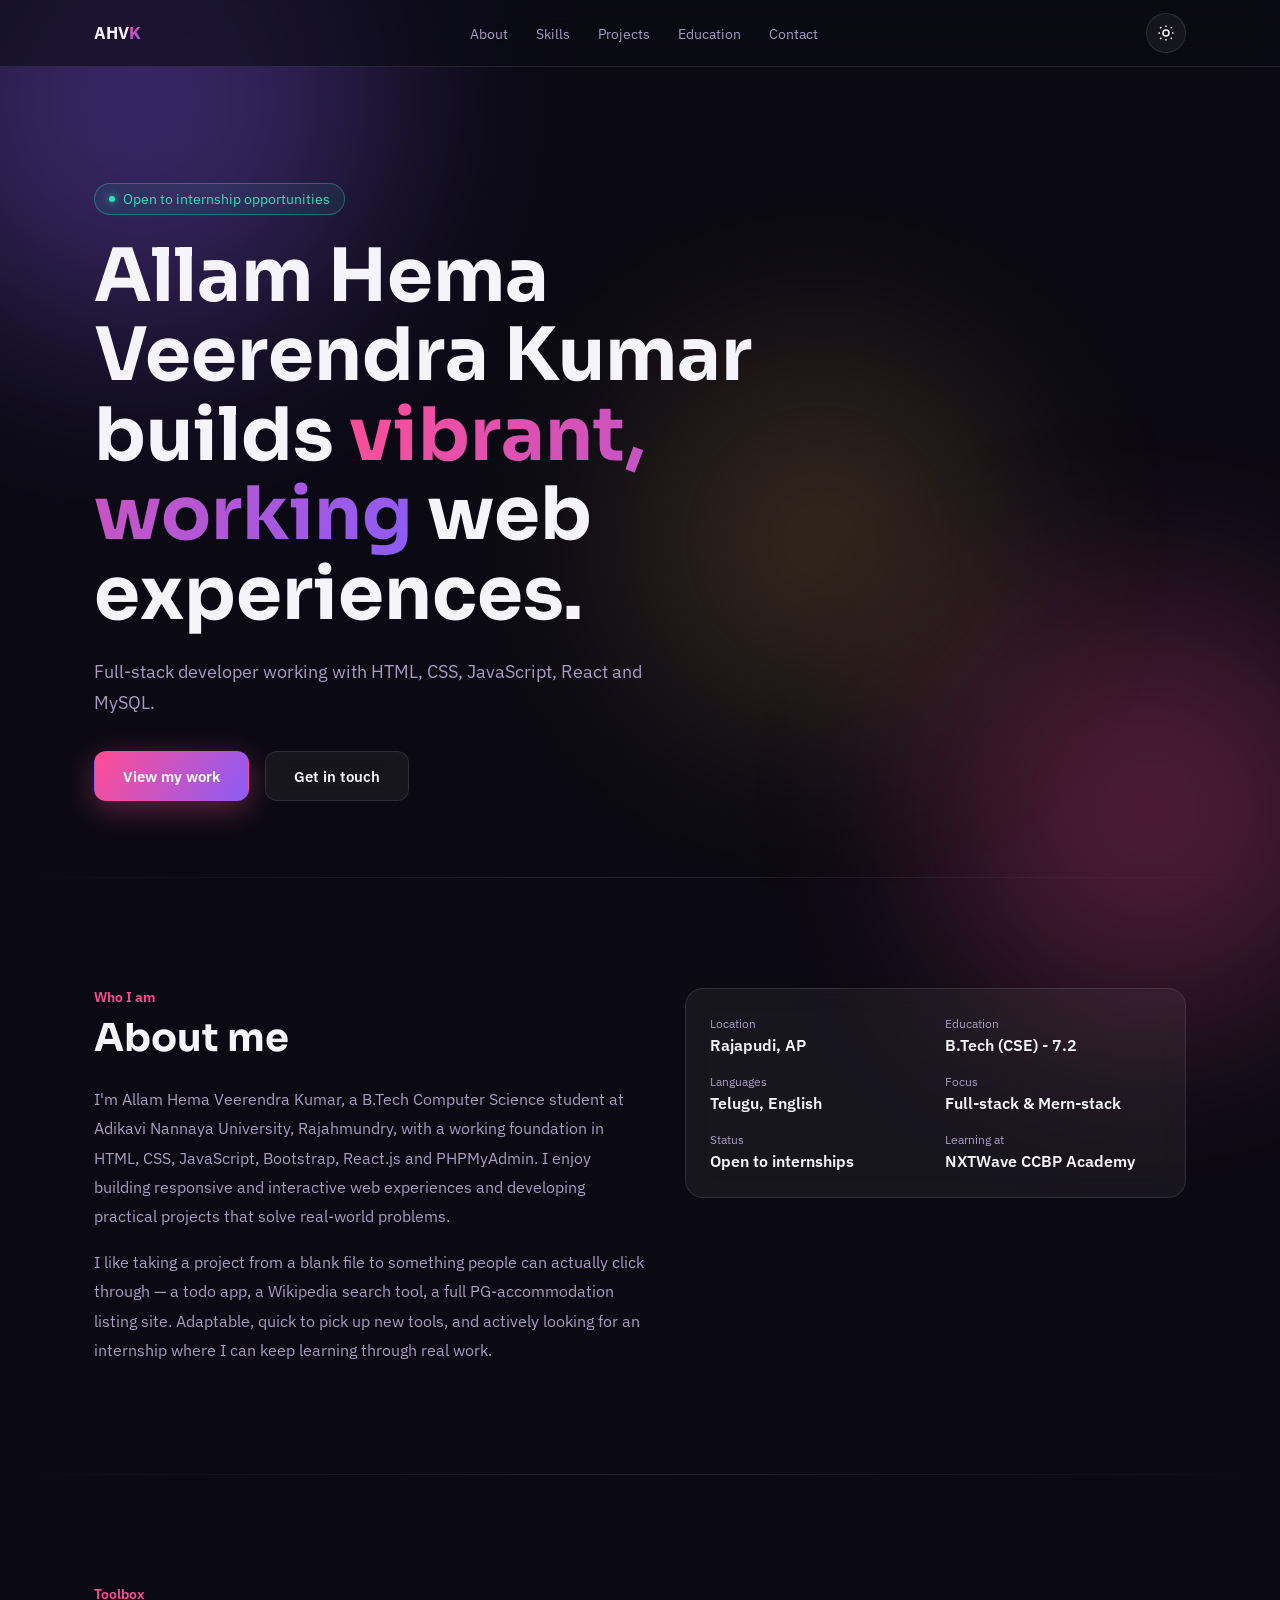
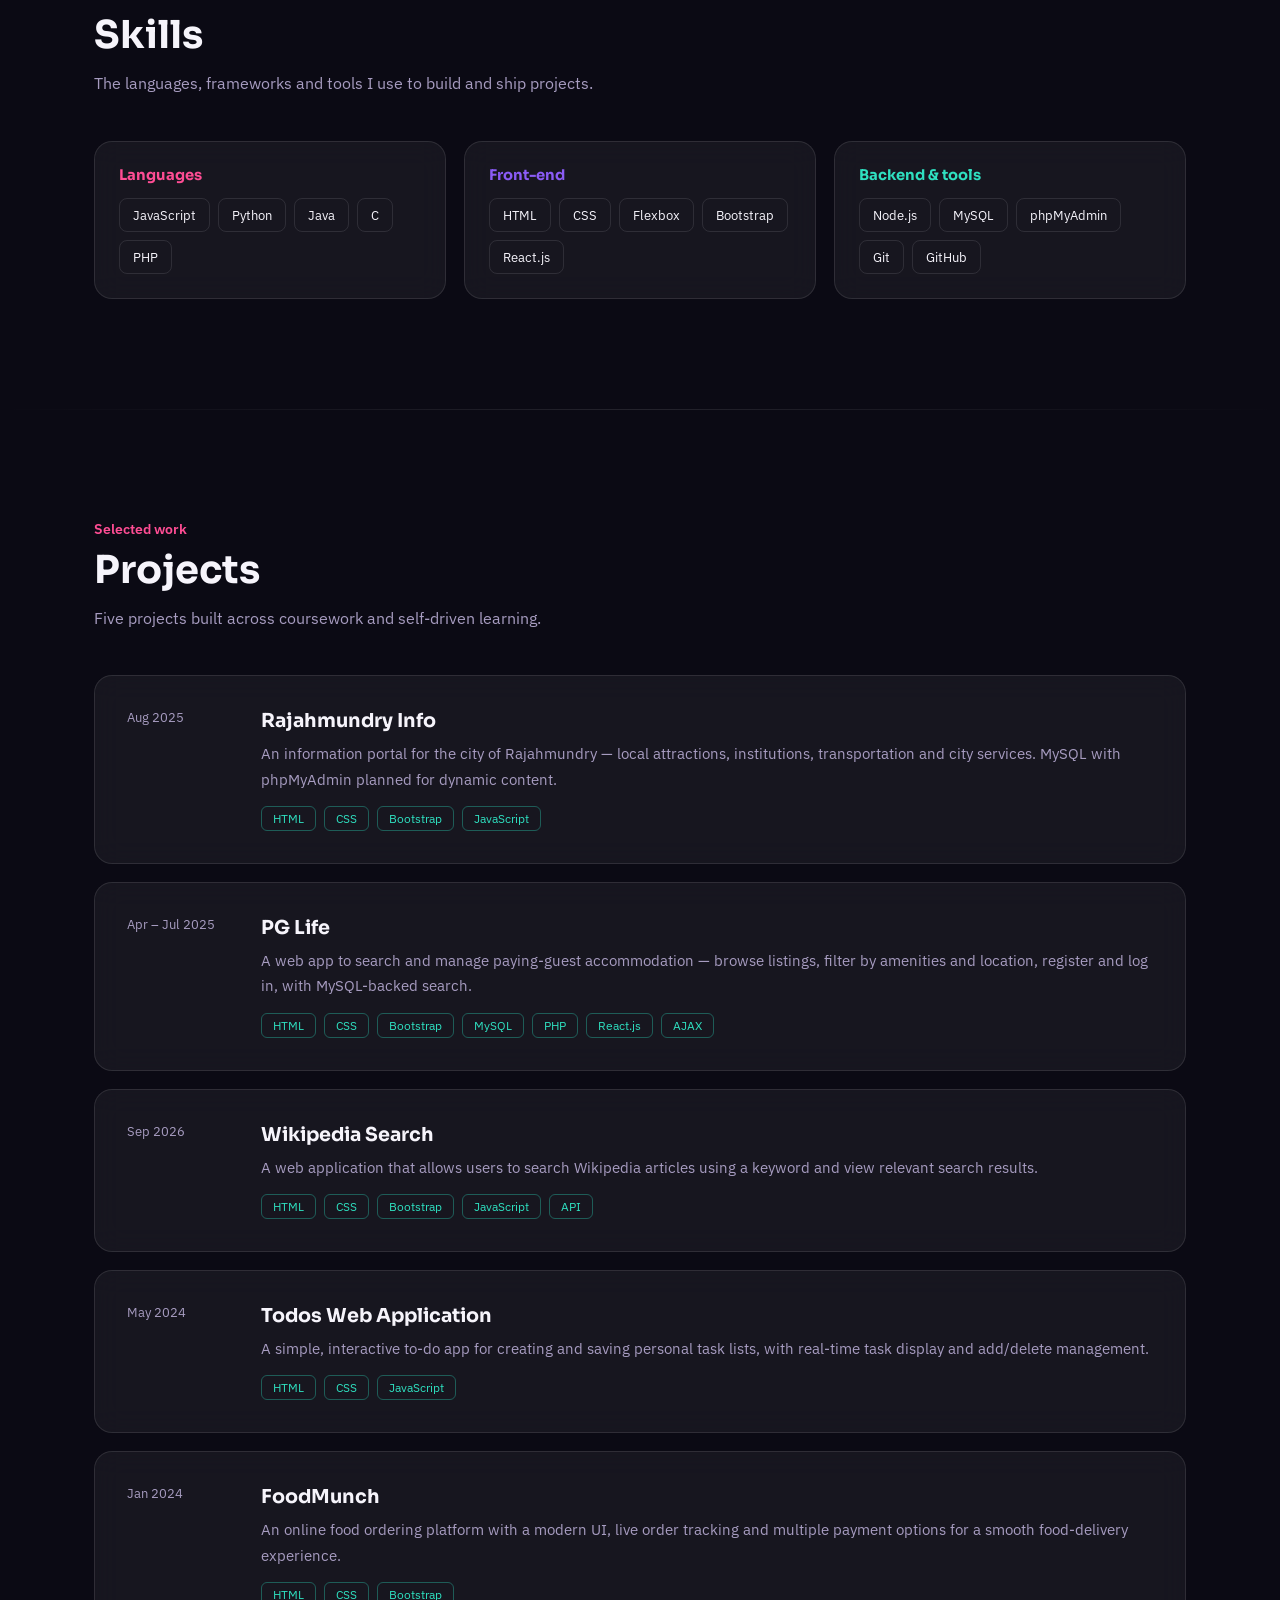
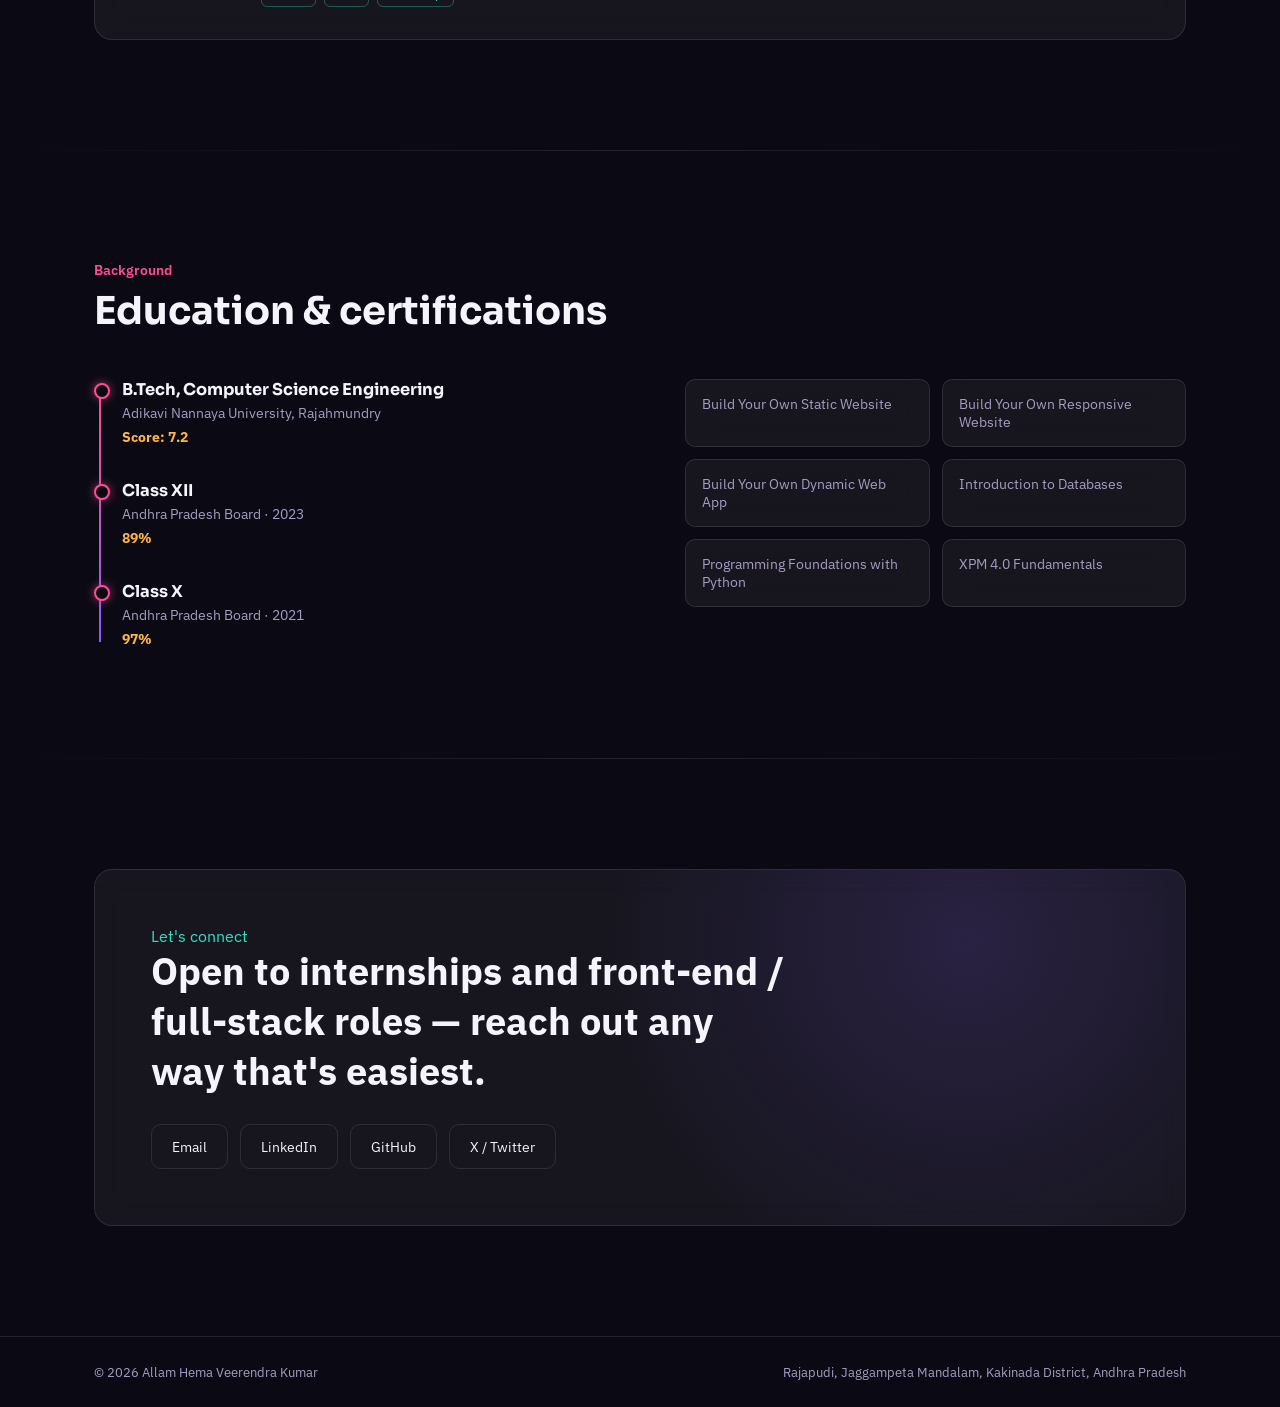
==== commit 5322a6a7: "Implement theme toggle and update project link Added theme toggle button and functionality to switch" ====
--- a/index.html
+++ b/index.html
@@ -25,14 +25,30 @@
   --pink:#ff4d94; --purple:#8b5cf6; --amber:#ffb648; --teal:#2fe0c0;
   --grad: linear-gradient(120deg,var(--pink),var(--purple));
   --grad2: linear-gradient(120deg,var(--amber),var(--pink));
-}
+  --shadow: none;
+  color-scheme: dark;
+}
+:root[data-theme="light"]{
+  --bg:#faf7fc; --bg2:#f1ecf7; --glass:rgba(255,255,255,0.78); --glass-brd:rgba(90,60,130,0.16);
+  --text:#241b33; --muted:#6b6180;
+  --pink:#e11d74; --purple:#7c3aed; --amber:#e08a00; --teal:#0f9d80;
+  --shadow:0 8px 24px rgba(90,60,130,0.08);
+  color-scheme:light;
+}
+:root[data-theme="light"] .blob1{opacity:0.22;}
+:root[data-theme="light"] .blob2{opacity:0.18;}
+:root[data-theme="light"] .blob3{opacity:0.14;}
+:root[data-theme="light"] .glass-card{box-shadow:var(--shadow);}
+:root[data-theme="light"] .tl-item::before{background:var(--bg);}
 *{box-sizing:border-box;margin:0;padding:0;}
 html{scroll-behavior:smooth;scroll-padding-top:env(safe-area-inset-top,0px);}
 body{
   background:var(--bg); color:var(--text); font-family:'IBM Plex Sans',sans-serif;
   padding-top:env(safe-area-inset-top,0px); padding-bottom:env(safe-area-inset-bottom,0px);
   overflow-x:hidden;
-}
+  transition:background-color .25s ease,color .25s ease;
+}
+:root[data-theme="light"] body{background:var(--bg);}
 h1,h2,h3{font-family:'Sora',sans-serif;}
 a{color:inherit;text-decoration:none;}
 .wrap{max-width:1140px;margin:0 auto;padding:0 24px;position:relative;z-index:2;}
@@ -56,6 +72,11 @@
 .navlinks a{display:inline-block;transition:transform .25s ease,color .25s ease;}
 .navlinks a:hover{color:var(--pink);transform:translateX(6px);}
 .navtoggle{display:none;background:none;border:none;color:var(--text);font-size:1.5rem;cursor:pointer;}
+.nav-right{display:flex;align-items:center;gap:12px;}
+.theme-toggle{width:40px;height:40px;border-radius:50%;border:1px solid var(--glass-brd);background:var(--glass);display:flex;align-items:center;justify-content:center;cursor:pointer;flex-shrink:0;transition:border-color .2s,transform .2s;}
+.theme-toggle:hover{border-color:var(--pink);transform:translateY(-2px);}
+.theme-toggle svg{width:18px;height:18px;stroke:var(--text);fill:none;stroke-width:2;}
+:root[data-theme="light"] nav{background:rgba(250,247,252,0.82);}
 @media(max-width:760px){
   .navlinks{display:none;position:absolute;top:66px;left:0;right:0;background:var(--bg2);flex-direction:column;padding:22px 24px;gap:18px;border-bottom:1px solid var(--glass-brd);}
   .navlinks.open{display:flex;}
@@ -183,7 +204,12 @@
     <div class="navlinks" id="navlinks">
       <a href="#about">About</a><a href="#skills">Skills</a><a href="#projects">Projects</a><a href="#education">Education</a><a href="#contact">Contact</a>
     </div>
-    <button class="navtoggle" id="navtoggle" aria-label="Menu">☰</button>
+    <div class="nav-right">
+      <button class="theme-toggle" id="themeToggle" aria-label="Toggle light/dark theme" title="Toggle light/dark theme">
+        <svg id="themeIcon" viewBox="0 0 24 24" aria-hidden="true"><circle cx="12" cy="12" r="4"></circle><line x1="12" y1="2" x2="12" y2="4"></line><line x1="12" y1="20" x2="12" y2="22"></line><line x1="4.2" y1="4.2" x2="5.6" y2="5.6"></line><line x1="18.4" y1="18.4" x2="19.8" y2="19.8"></line><line x1="2" y1="12" x2="4" y2="12"></line><line x1="20" y1="12" x2="22" y2="12"></line><line x1="4.2" y1="19.8" x2="5.6" y2="18.4"></line><line x1="18.4" y1="5.6" x2="19.8" y2="4.2"></line></svg>
+      </button>
+      <button class="navtoggle" id="navtoggle" aria-label="Menu" aria-expanded="false">☰</button>
+    </div>
   </div>
 </nav>
 
@@ -283,7 +309,7 @@
   </a>
 
   <!-- PG Life -->
-  <a href="https://pglifeveerendra.xo.je/PGLife/" target="_blank" rel="noopener noreferrer" class="project-link">
+  <a href="https://pglife.veerendra.in/" target="_blank" rel="noopener noreferrer" class="project-link">
     <div class="glass-card project-card reveal">
       <div class="project-date">Apr – Jul 2025</div>
 
@@ -332,23 +358,46 @@
     </div>
   </div>
 </a>
-      <div class="glass-card project-card reveal">
-        <div class="project-date">May 2024</div>
-        <div class="project-body">
-          <h3>Todos Web Application</h3>
-          <p>A simple, interactive to-do app for creating and saving personal task lists, with real-time task display and add/delete management.</p>
-          <div class="tech-row"><span class="tech-tag">HTML</span><span class="tech-tag">CSS</span><span class="tech-tag">JavaScript</span></div>
-        </div>
-      </div>
-      <div class="glass-card project-card reveal">
-        <div class="project-date">Jan 2024</div>
-        <div class="project-body">
-          <h3>FoodMunch</h3>
-          <p>An online food ordering platform with a modern UI, live order tracking and multiple payment options for a smooth food-delivery experience.</p>
-          <div class="tech-row"><span class="tech-tag">HTML</span><span class="tech-tag">CSS</span><span class="tech-tag">Bootstrap</span></div>
-        </div>
-      </div>
-    </div>
+      <a href="https://veerendra.in/todo/" target="_blank" rel="noopener noreferrer" class="project-link">
+  <div class="glass-card project-card reveal">
+    <div class="project-date">May 2024</div>
+
+    <div class="project-body">
+      <h3>Todos Web Application</h3>
+
+      <p>
+        A simple, interactive to-do app for creating and saving personal task
+        lists, with real-time task display and add/delete management.
+      </p>
+
+      <div class="tech-row">
+        <span class="tech-tag">HTML</span>
+        <span class="tech-tag">CSS</span>
+        <span class="tech-tag">JavaScript</span>
+      </div>
+    </div>
+  </div>
+</a>
+      <a href="https://veerendra.in/foodmunch/" target="_blank" rel="noopener noreferrer" class="project-link">
+  <div class="glass-card project-card reveal">
+    <div class="project-date">Jan 2024</div>
+
+    <div class="project-body">
+      <h3>FoodMunch</h3>
+
+      <p>
+        An online food ordering platform with a modern UI, live order tracking
+        and multiple payment options for a smooth food-delivery experience.
+      </p>
+
+      <div class="tech-row">
+        <span class="tech-tag">HTML</span>
+        <span class="tech-tag">CSS</span>
+        <span class="tech-tag">Bootstrap</span>
+      </div>
+    </div>
+  </div>
+</a>
   </div>
 </section>
 
@@ -396,8 +445,35 @@
 <footer><div class="wrap"><div>© 2026 Allam Hema Veerendra Kumar</div><div>Rajapudi, Jaggampeta Mandalam, Kakinada District, Andhra Pradesh</div></div></footer>
 
 <script>
-document.getElementById('navtoggle').addEventListener('click',function(){document.getElementById('navlinks').classList.toggle('open');});
-document.querySelectorAll('.navlinks a').forEach(function(a){a.addEventListener('click',function(){document.getElementById('navlinks').classList.remove('open');});});
+// Light/dark theme toggle; remembers the user's choice when localStorage is available.
+var sunIcon = '<circle cx="12" cy="12" r="4"></circle><line x1="12" y1="2" x2="12" y2="4"></line><line x1="12" y1="20" x2="12" y2="22"></line><line x1="4.2" y1="4.2" x2="5.6" y2="5.6"></line><line x1="18.4" y1="18.4" x2="19.8" y2="19.8"></line><line x1="2" y1="12" x2="4" y2="12"></line><line x1="20" y1="12" x2="22" y2="12"></line><line x1="4.2" y1="19.8" x2="5.6" y2="18.4"></line><line x1="18.4" y1="5.6" x2="19.8" y2="4.2"></line>';
+var moonIcon = '<path d="M21 12.8A9 9 0 1 1 11.2 3 7 7 0 0 0 21 12.8z"></path>';
+function applyTheme(theme){
+  document.documentElement.setAttribute('data-theme', theme);
+  var icon = document.getElementById('themeIcon');
+  var toggle = document.getElementById('themeToggle');
+  if(icon) icon.innerHTML = theme === 'light' ? moonIcon : sunIcon;
+  if(toggle) toggle.setAttribute('aria-label', theme === 'light' ? 'Switch to dark mode' : 'Switch to light mode');
+}
+var savedTheme = 'dark';
+try { savedTheme = localStorage.getItem('portfolio-theme') || 'dark'; } catch(e) {}
+applyTheme(savedTheme === 'light' ? 'light' : 'dark');
+document.getElementById('themeToggle').addEventListener('click', function(){
+  var current = document.documentElement.getAttribute('data-theme') === 'light' ? 'light' : 'dark';
+  var next = current === 'light' ? 'dark' : 'light';
+  applyTheme(next);
+  try { localStorage.setItem('portfolio-theme', next); } catch(e) {}
+});
+
+document.getElementById('navtoggle').addEventListener('click',function(){
+  var links = document.getElementById('navlinks');
+  links.classList.toggle('open');
+  this.setAttribute('aria-expanded', links.classList.contains('open') ? 'true' : 'false');
+});
+document.querySelectorAll('.navlinks a').forEach(function(a){a.addEventListener('click',function(){
+  document.getElementById('navlinks').classList.remove('open');
+  document.getElementById('navtoggle').setAttribute('aria-expanded','false');
+});});
 
 var io=new IntersectionObserver(function(entries){
   entries.forEach(function(en){ if(en.isIntersecting){en.target.classList.add('in'); io.unobserve(en.target);} });
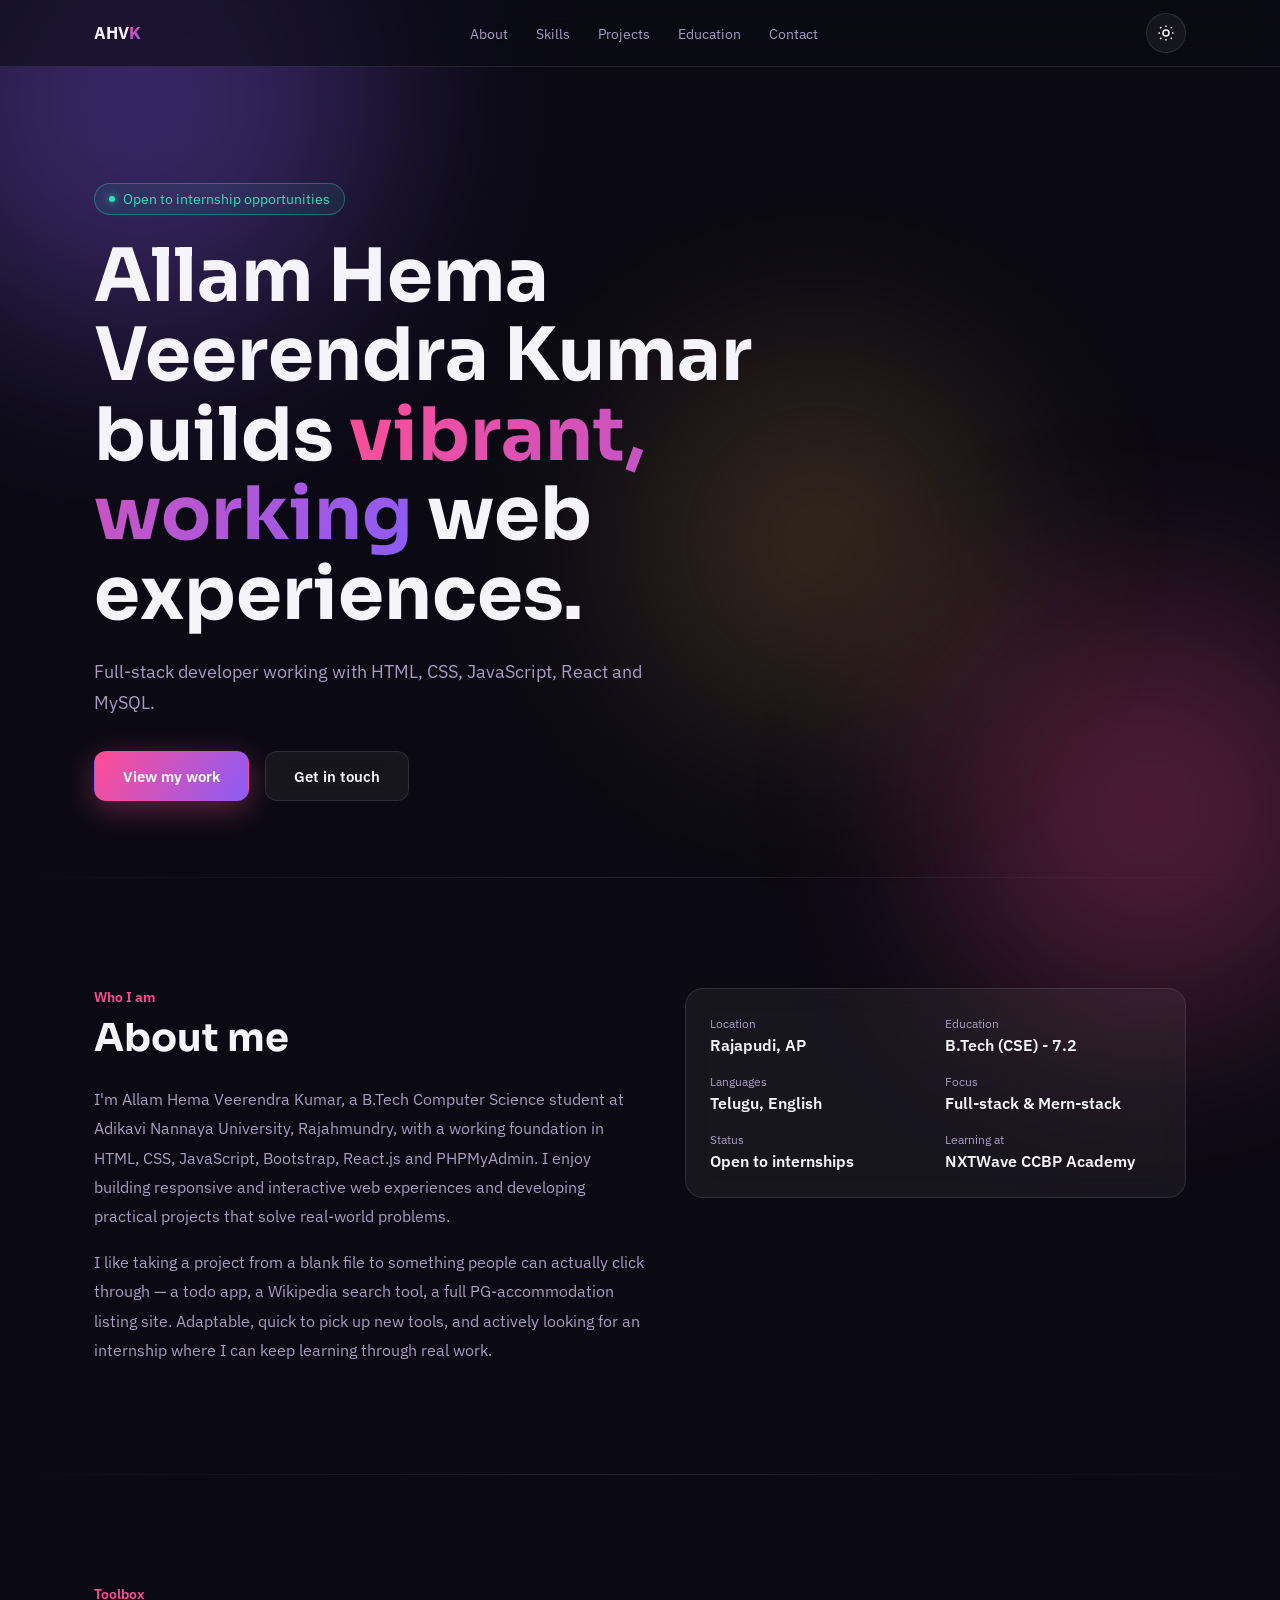
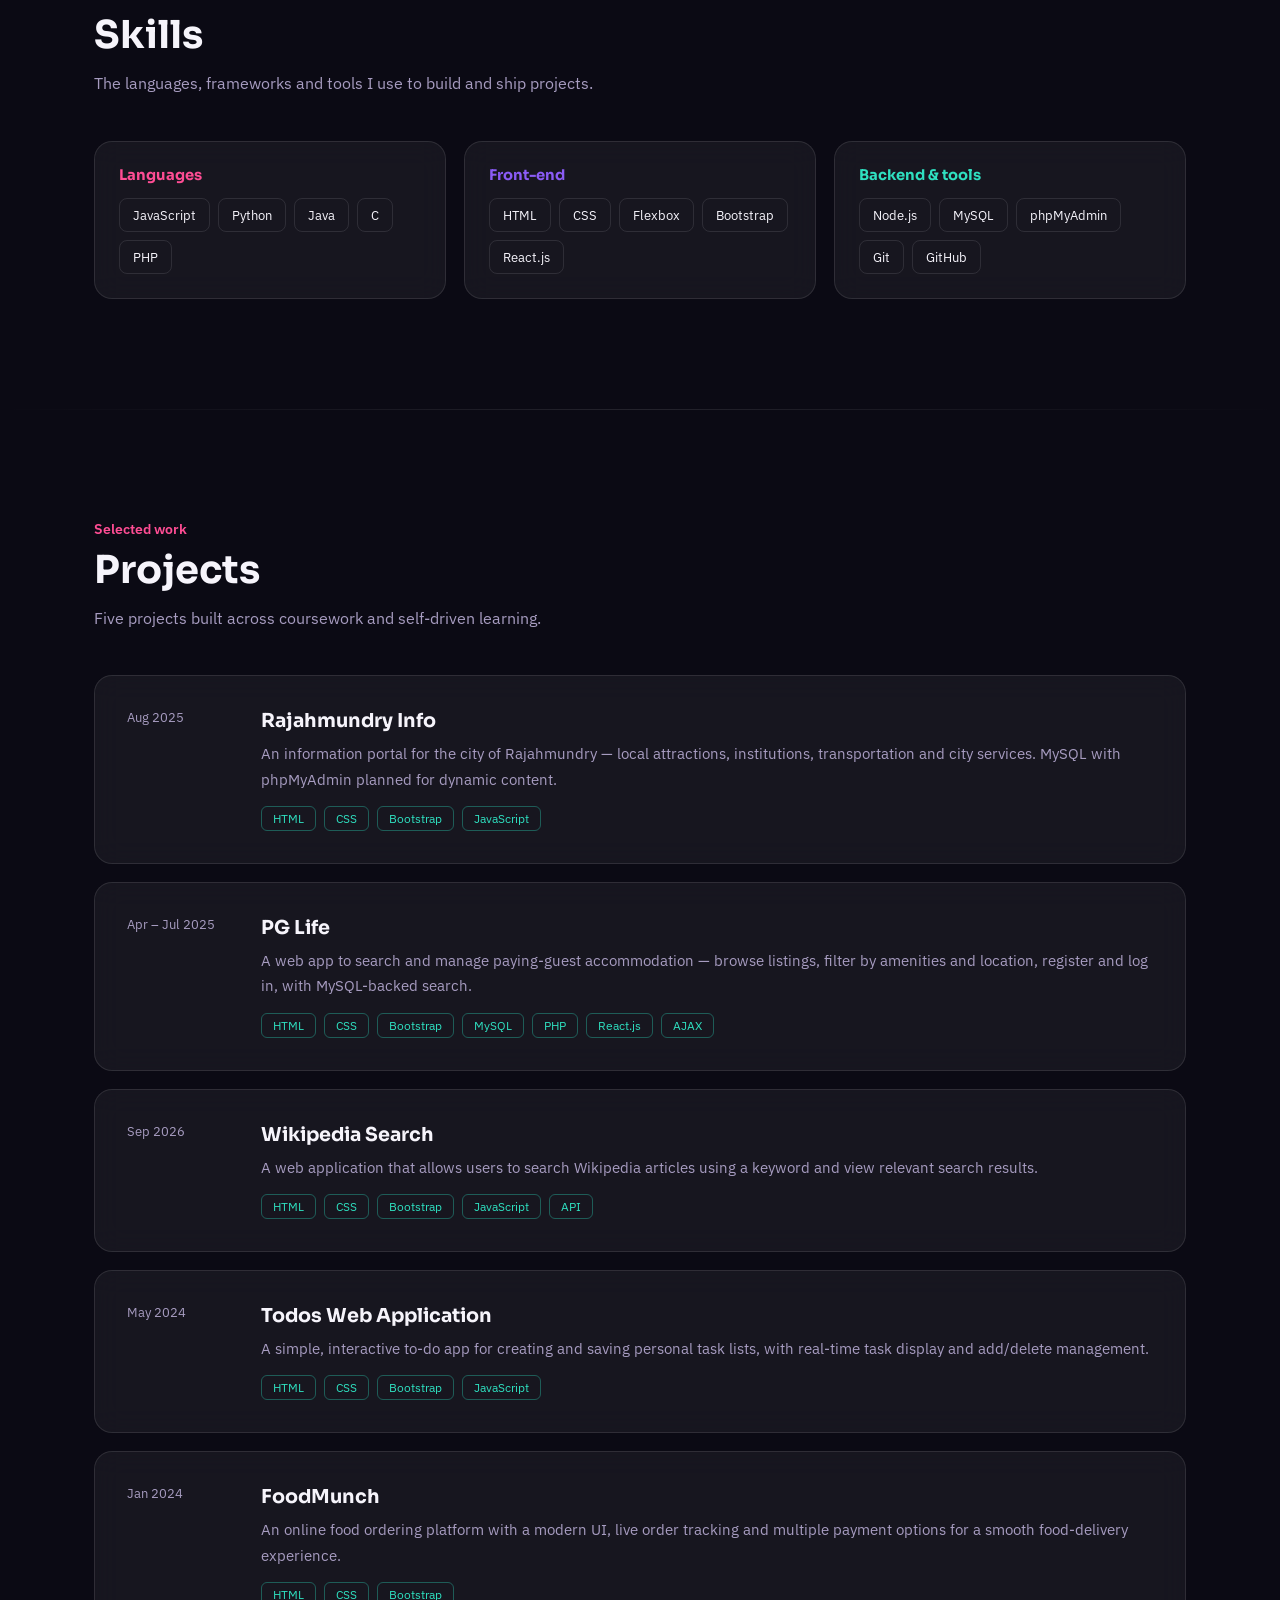
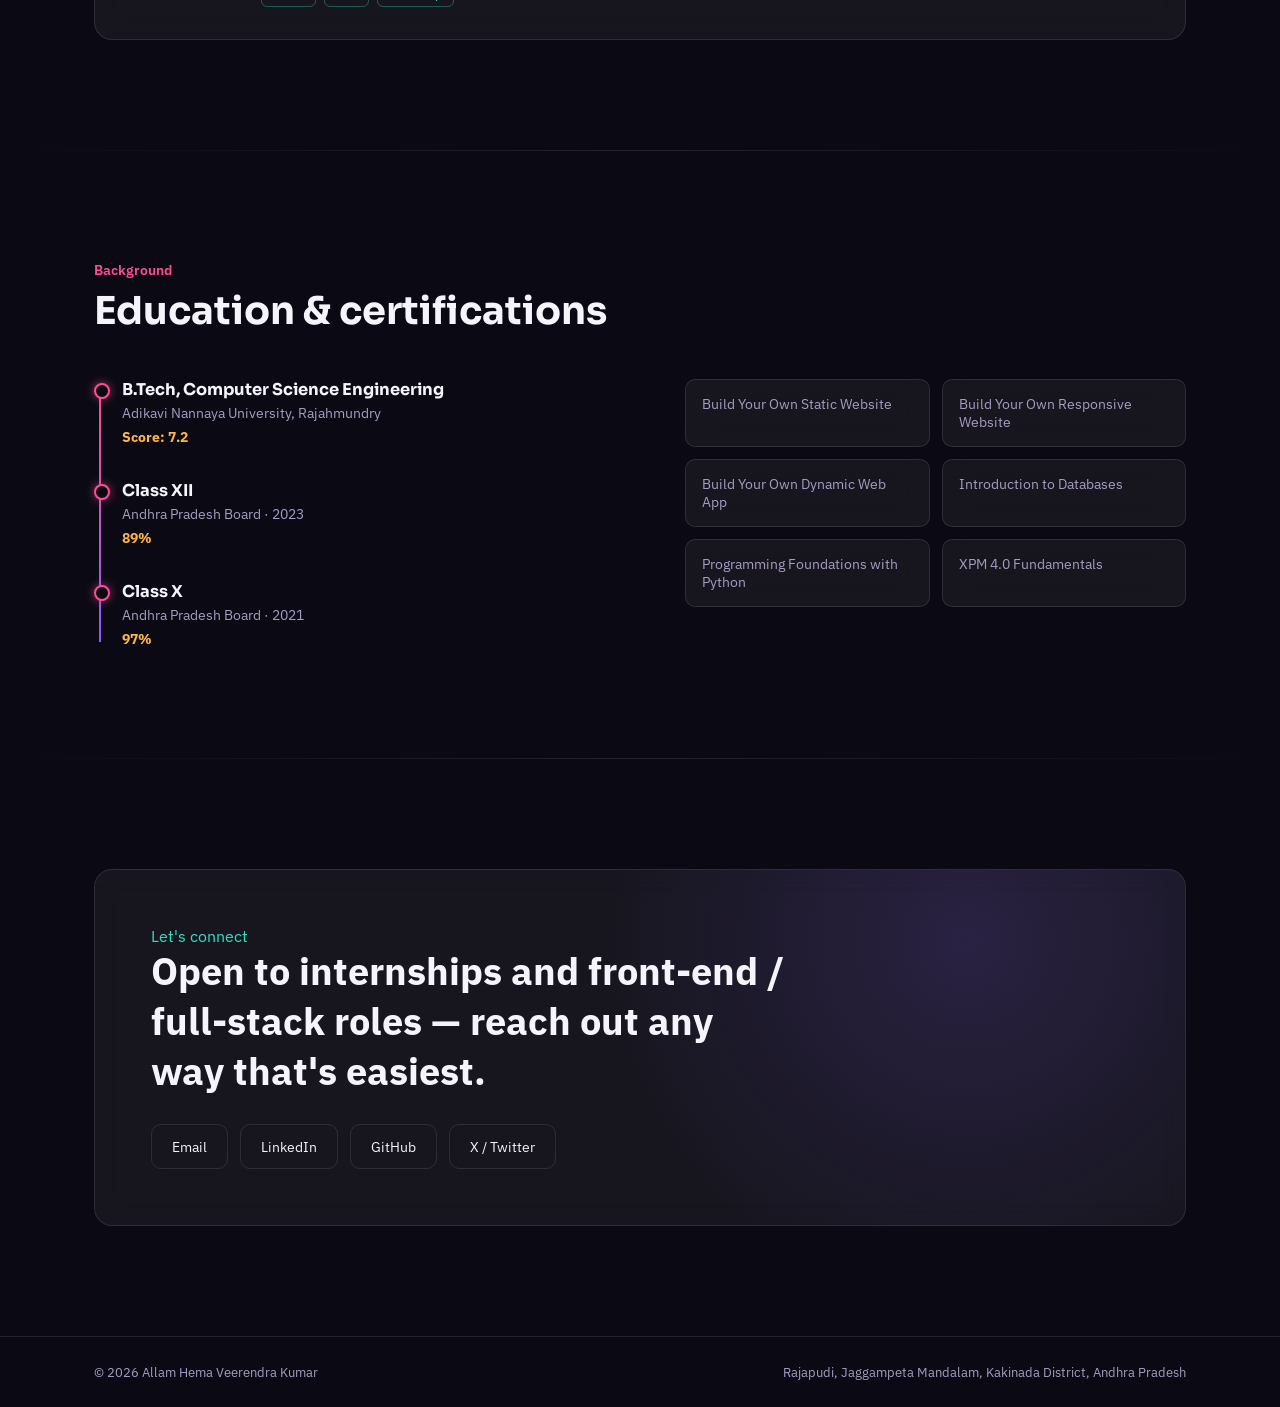
==== commit 4f0c64fe: "Add Bootstrap tag to tech row in index.html" ====
--- a/index.html
+++ b/index.html
@@ -373,6 +373,7 @@
       <div class="tech-row">
         <span class="tech-tag">HTML</span>
         <span class="tech-tag">CSS</span>
+        <span class="tech-tag">Bootstrap</span>
         <span class="tech-tag">JavaScript</span>
       </div>
     </div>
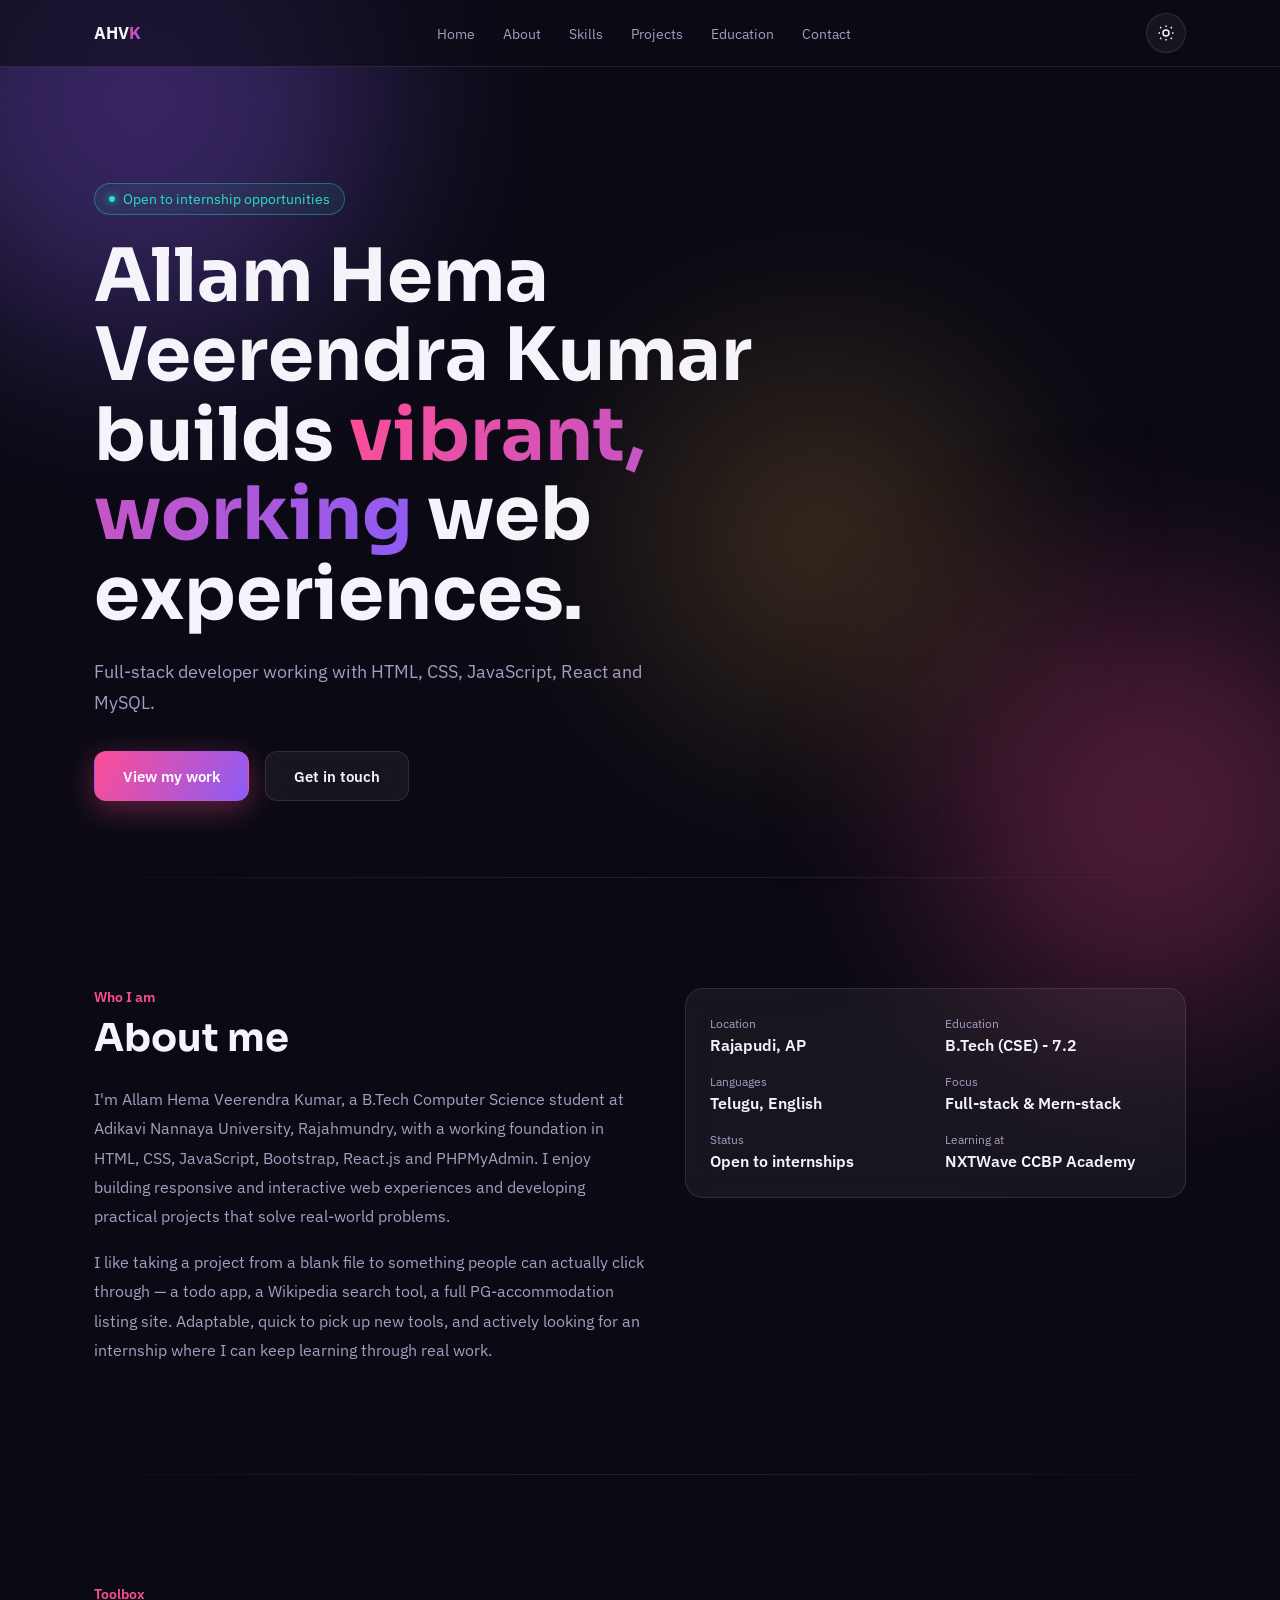
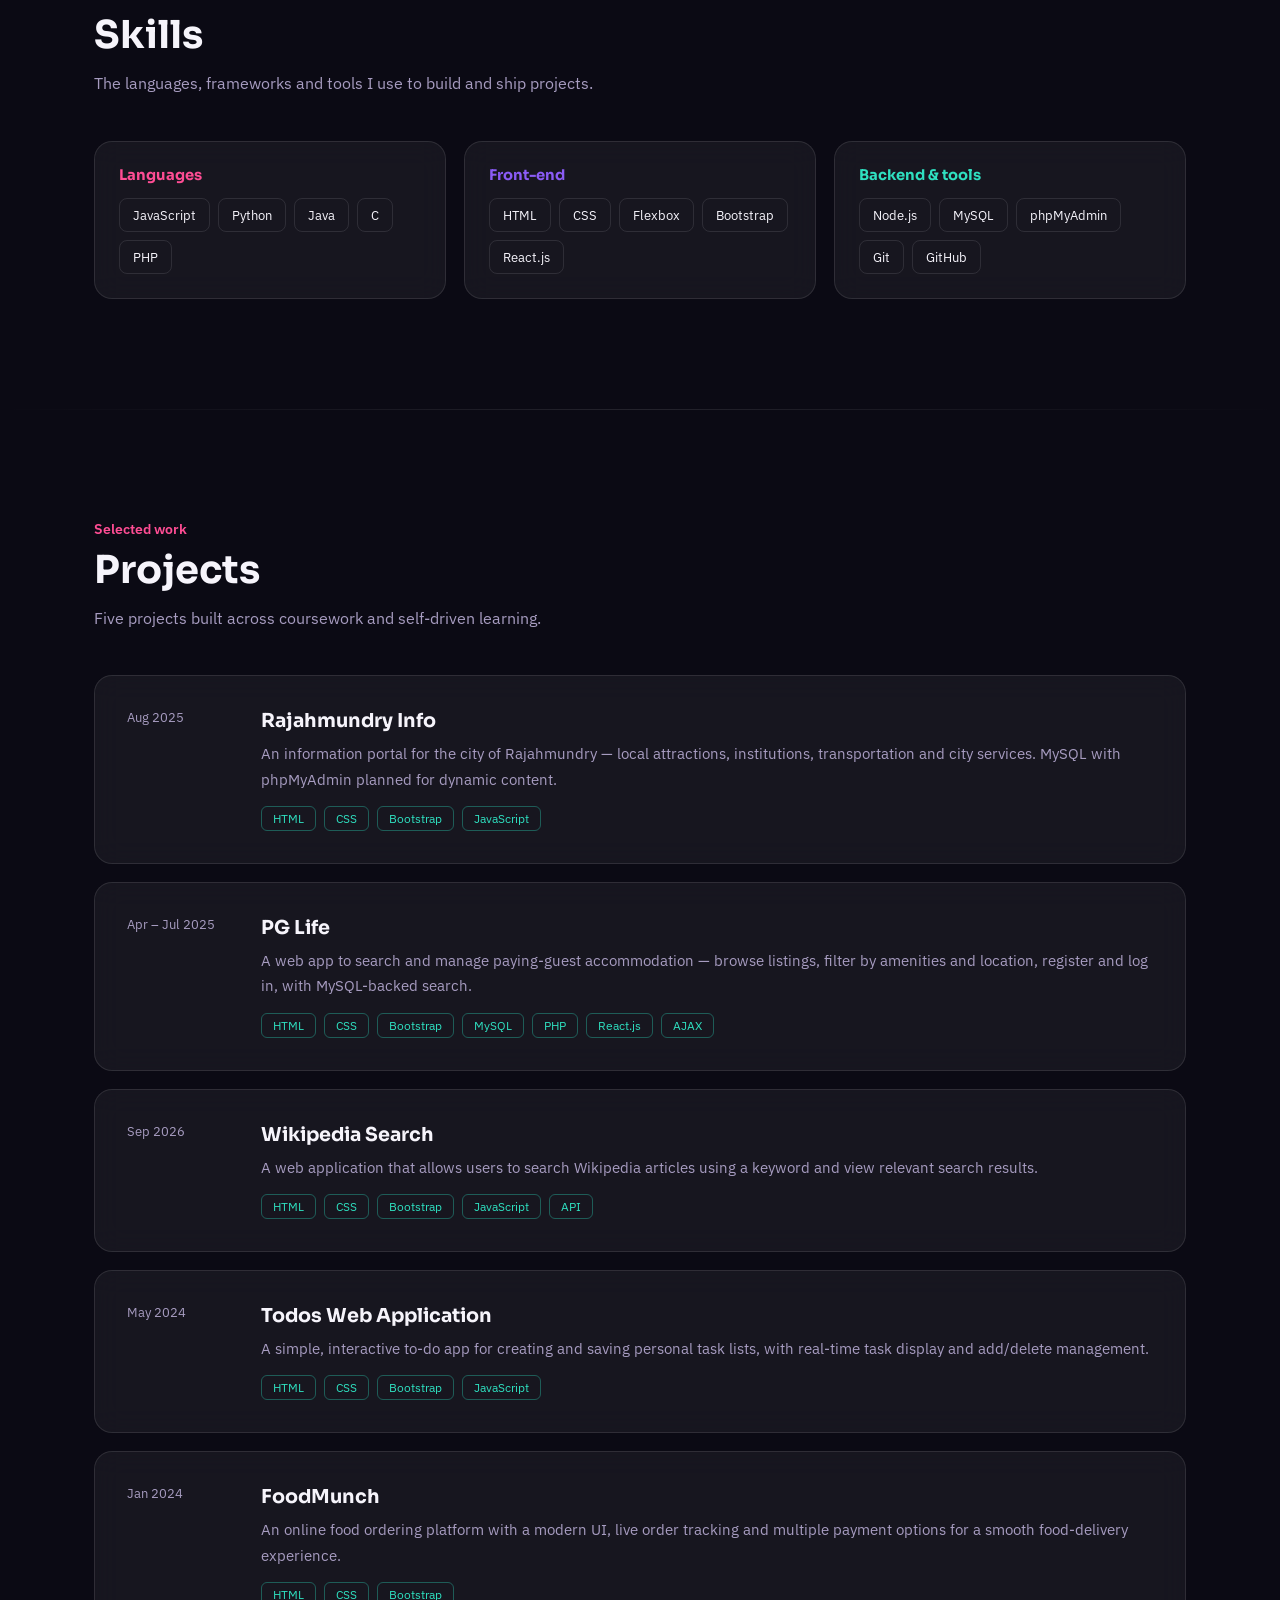
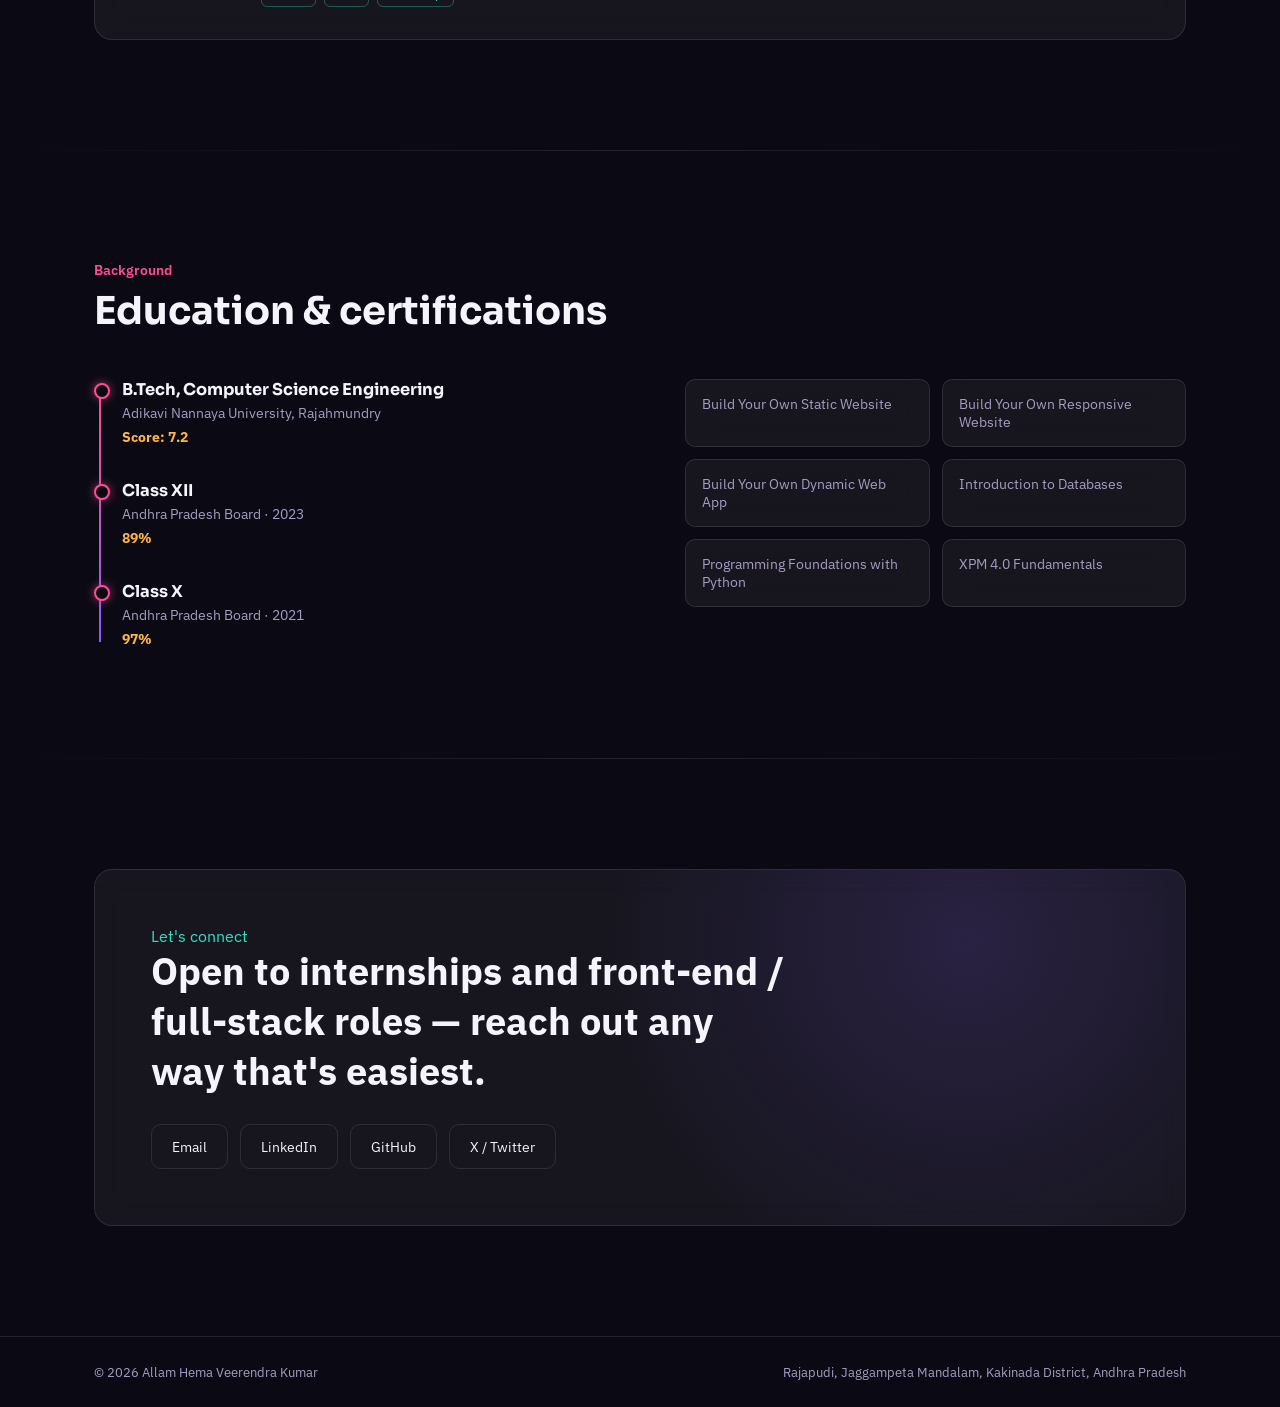
==== commit 731de16a: "Add 'Home' link to navigation and update hero section" ====
--- a/index.html
+++ b/index.html
@@ -202,7 +202,7 @@
   <div class="wrap">
     <div class="brand">AHV<em>K</em></div>
     <div class="navlinks" id="navlinks">
-      <a href="#about">About</a><a href="#skills">Skills</a><a href="#projects">Projects</a><a href="#education">Education</a><a href="#contact">Contact</a>
+      <a href="#home">Home</a><a href="#about">About</a><a href="#skills">Skills</a><a href="#projects">Projects</a><a href="#education">Education</a><a href="#contact">Contact</a>
     </div>
     <div class="nav-right">
       <button class="theme-toggle" id="themeToggle" aria-label="Toggle light/dark theme" title="Toggle light/dark theme">
@@ -213,7 +213,7 @@
   </div>
 </nav>
 
-<section class="hero">
+<section class="hero" id="home">
   <div class="wrap hero-inner">
     <span class="tag"><span class="dot"></span>Open to internship opportunities</span>
     <h1>Allam Hema Veerendra Kumar builds <span class="g">vibrant, working</span> web experiences.</h1>
